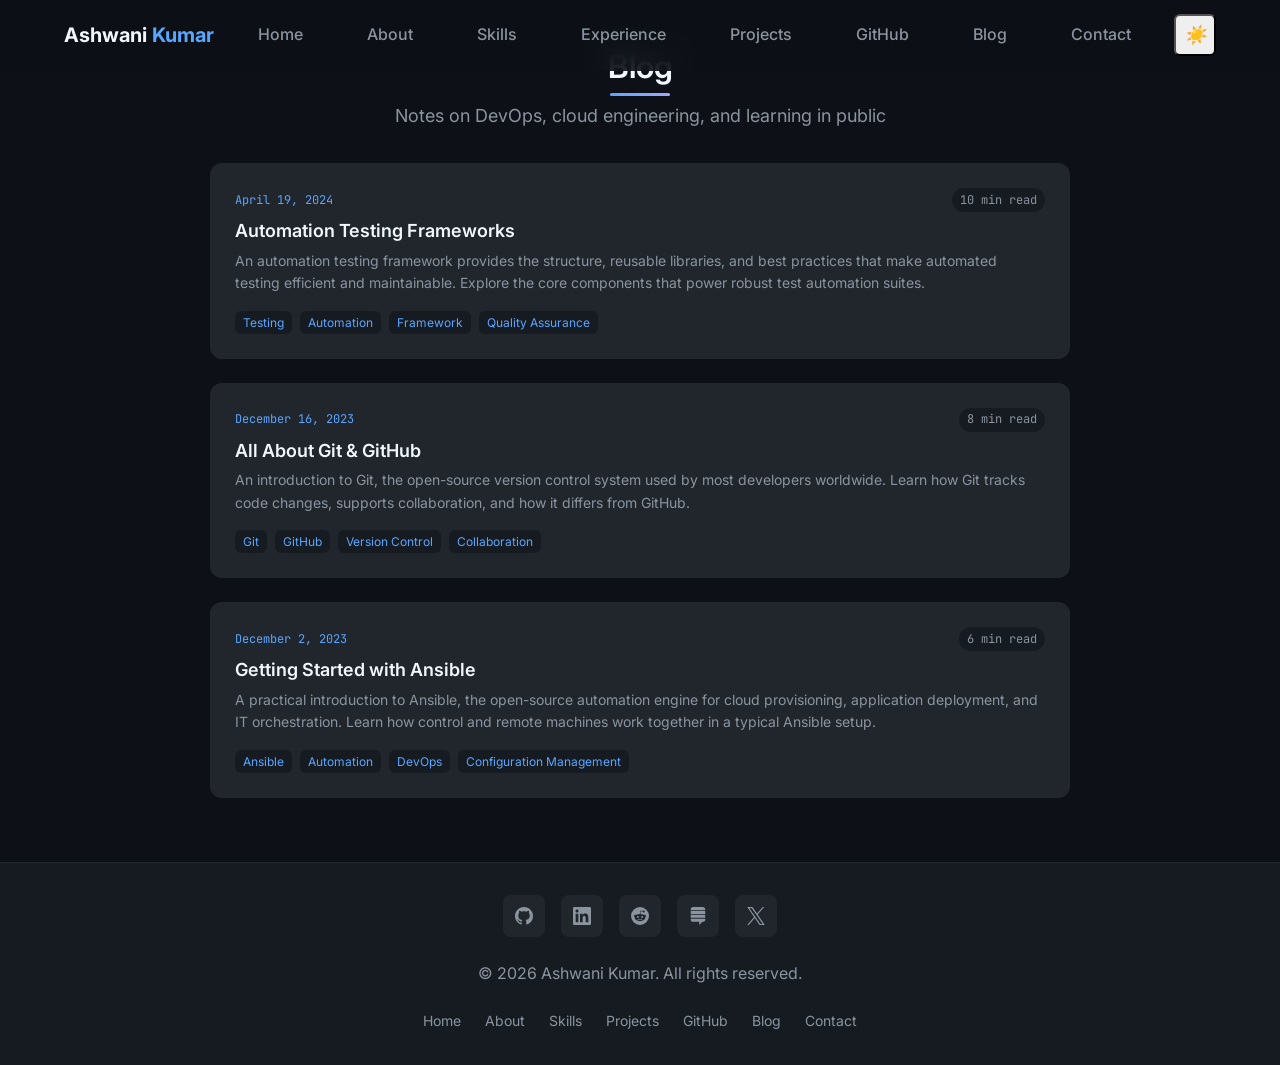
==== blog.html @ 1e1d6c5d "Add native blog platform on blog.html with markdown posts and auto-generated index - blog.html archi" ====
<!DOCTYPE html>
<html lang="en">
<head>
    <meta charset="UTF-8">
    <meta name="viewport" content="width=device-width, initial-scale=1.0">
    <meta name="description" content="Ashwani Kumar's blog - daily notes on DevOps, cloud engineering, test automation, and system engineering.">
    <meta name="author" content="Ashwani Kumar">
    <meta name="robots" content="index, follow">
    <link rel="canonical" href="https://ashwani983.github.io/blog.html">
    
    <!-- Open Graph Tags -->
    <meta property="og:title" content="Blog - Ashwani Kumar">
    <meta property="og:description" content="Daily notes on DevOps, cloud engineering, test automation, and system engineering.">
    <meta property="og:type" content="article">
    <meta property="og:url" content="https://ashwani983.github.io/blog.html">
    <meta property="og:site_name" content="Ashwani Kumar">
    <meta property="og:locale" content="en_US">
    
    <!-- Twitter Card Tags -->
    <meta name="twitter:card" content="summary">
    <meta name="twitter:title" content="Blog - Ashwani Kumar">
    <meta name="twitter:description" content="Daily notes on DevOps, cloud engineering, test automation, and system engineering.">
    
    <title>Blog - Ashwani Kumar</title>

    <!-- Fonts -->
    <link rel="preconnect" href="https://fonts.googleapis.com">
    <link rel="preconnect" href="https://fonts.gstatic.com" crossorigin>
    <link href="https://fonts.googleapis.com/css2?family=Inter:wght@400;500;600;700&family=JetBrains+Mono:wght@400;500;600&display=swap" rel="stylesheet">
    
    <!-- CSS Files -->
    <link rel="stylesheet" href="assets/css/main.css">
    <link rel="stylesheet" href="assets/css/responsive.css">
    <link rel="stylesheet" href="assets/css/animations.css">
    
    <!-- Favicon -->
    <link rel="icon" type="image/svg+xml" href="assets/images/icons/favicon.svg">
</head>
<body class="blog-page">
    <a class="skip-link" href="#blog-main">Skip to content</a>

    <!-- Navigation -->
    <nav class="navbar" id="navbar" aria-label="Main navigation">
        <div class="nav-container">
            <div class="nav-logo">
                <a href="index.html" class="nav-logo-link">
                    <span class="logo-text">Ashwani</span>
                    <span class="logo-accent">Kumar</span>
                </a>
            </div>
            
            <div class="nav-menu" id="nav-menu">
                <ul class="nav-list">
                    <li class="nav-item">
                        <a href="index.html#home" class="nav-link">Home</a>
                    </li>
                    <li class="nav-item">
                        <a href="index.html#about" class="nav-link">About</a>
                    </li>
                    <li class="nav-item">
                        <a href="index.html#skills" class="nav-link">Skills</a>
                    </li>
                    <li class="nav-item">
                        <a href="index.html#experience" class="nav-link">Experience</a>
                    </li>
                    <li class="nav-item">
                        <a href="index.html#projects" class="nav-link">Projects</a>
                    </li>
                    <li class="nav-item">
                        <a href="index.html#github" class="nav-link">GitHub</a>
                    </li>
                    <li class="nav-item">
                        <a href="blog.html" class="nav-link active" aria-current="page">Blog</a>
                    </li>
                    <li class="nav-item">
                        <a href="index.html#contact" class="nav-link">Contact</a>
                    </li>
                </ul>
            </div>
            
            <button type="button" class="nav-toggle" id="nav-toggle" aria-label="Toggle navigation menu" aria-expanded="false" aria-controls="nav-menu">
                <span class="bar"></span>
                <span class="bar"></span>
                <span class="bar"></span>
            </button>
            
            <button type="button" class="theme-toggle" id="theme-toggle" role="switch" aria-checked="true" aria-label="Toggle dark/light theme">
                <i class="theme-icon" aria-hidden="true">🌙</i>
            </button>
        </div>
    </nav>

    <main id="blog-main">
        <section class="blog-section" id="blog">
            <div class="container">
                <div class="section-header">
                    <h2 class="section-title" id="blog-title">Blog</h2>
                    <p class="section-subtitle" id="blog-subtitle">Notes on DevOps, cloud engineering, and learning in public</p>
                </div>

                <div id="blog-archive" class="blog-archive">
                    <p class="stats-fallback">Loading posts…</p>
                </div>

                <article id="blog-post" class="blog-post" hidden>
                    <a href="blog.html" class="btn btn-outline btn-sm" id="blog-back">← Back to all posts</a>
                    <header class="blog-post-header">
                        <h1 id="post-title" class="post-title"></h1>
                        <div class="blog-post-meta" id="post-meta"></div>
                    </header>
                    <div id="post-content" class="post-content markdown-body"></div>
                    <div class="blog-post-footer">
                        <a href="blog.html" class="btn btn-primary">← Back to all posts</a>
                    </div>
                </article>
            </div>
        </section>
    </main>

    <!-- Footer -->
    <footer class="footer">
        <div class="container">
            <div class="footer-content">
                <div class="footer-socials" aria-label="Social profiles">
                    <a href="https://github.com/ashwani983" class="social-icon-btn" target="_blank" rel="noopener" aria-label="GitHub profile">
                        <svg viewBox="0 0 24 24" width="18" height="18" fill="currentColor" aria-hidden="true"><path d="M12 0C5.37 0 0 5.37 0 12c0 5.31 3.435 9.795 8.205 11.385.6.105.825-.255.825-.57 0-.285-.015-1.23-.015-2.235-3.015.555-3.795-.735-4.035-1.41-.135-.345-.72-1.41-1.23-1.695-.42-.225-1.02-.78-.015-.795.945-.015 1.62.87 1.845 1.23 1.08 1.815 2.805 1.305 3.495.99.105-.78.42-1.305.765-1.605-2.67-.3-5.46-1.335-5.46-5.925 0-1.305.465-2.385 1.23-3.225-.12-.3-.54-1.53.12-3.18 0 0 1.005-.315 3.3 1.23.96-.27 1.98-.405 3-.405s2.04.135 3 .405c2.295-1.56 3.3-1.23 3.3-1.23.66 1.65.24 2.88.12 3.18.765.84 1.23 1.905 1.23 3.225 0 4.605-2.805 5.625-5.475 5.925.435.375.81 1.095.81 2.22 0 1.605-.015 2.895-.015 3.3 0 .315.225.69.825.57A12.02 12.02 0 0 0 24 12c0-6.63-5.37-12-12-12z"/></svg>
                    </a>
                    <a href="https://www.linkedin.com/in/ashwani-kumar-699788146/" class="social-icon-btn" target="_blank" rel="noopener" aria-label="LinkedIn profile">
                        <svg viewBox="0 0 24 24" width="18" height="18" fill="currentColor" aria-hidden="true"><path d="M20.447 20.452h-3.554v-5.569c0-1.328-.027-3.037-1.852-3.037-1.853 0-2.136 1.445-2.136 2.939v5.667H9.351V9h3.414v1.561h.046c.477-.9 1.637-1.85 3.37-1.85 3.601 0 4.267 2.37 4.267 5.455v6.286zM5.337 7.433c-1.144 0-2.063-.926-2.063-2.065 0-1.138.92-2.063 2.063-2.063 1.14 0 2.064.925 2.064 2.063 0 1.139-.925 2.065-2.064 2.065zm1.782 13.019H3.555V9h3.564v11.452zM22.225 0H1.771C.792 0 0 .774 0 1.729v20.542C0 23.227.792 24 1.771 24h20.451C23.2 24 24 23.227 24 22.271V1.729C24 .774 23.2 0 22.222 0h.003z"/></svg>
                    </a>
                    <a href="https://www.reddit.com/u/Ashwani_k983/s/qi09tAk231" class="social-icon-btn" target="_blank" rel="noopener" aria-label="Reddit profile">
                        <svg viewBox="0 0 24 24" width="18" height="18" fill="currentColor" aria-hidden="true"><path d="M12 0A12 12 0 0 0 0 12a12 12 0 0 0 12 12 12 12 0 0 0 12-12A12 12 0 0 0 12 0zm5.01 4.744c.688 0 1.25.561 1.25 1.249a1.25 1.25 0 0 1-2.498.056l-2.597-.547-.8 3.747c1.824.07 3.48.632 4.674 1.488.308-.309.73-.491 1.207-.491.968 0 1.754.786 1.754 1.754 0 .716-.435 1.333-1.01 1.614a3.111 3.111 0 0 1 .042.52c0 2.694-3.13 4.87-7.004 4.87-3.874 0-7.004-2.176-7.004-4.87 0-.183.015-.366.043-.534A1.748 1.748 0 0 1 4.028 12c0-.968.786-1.754 1.754-1.754.463 0 .898.196 1.207.49 1.207-.883 2.878-1.43 4.744-1.487l.885-4.182a.342.342 0 0 1 .14-.197.35.35 0 0 1 .238-.042l2.906.617a1.214 1.214 0 0 1 1.108-.701zM9.25 12a1.25 1.25 0 0 0-1.25 1.25c0 .69.56 1.25 1.25 1.25.69 0 1.25-.56 1.25-1.25 0-.69-.56-1.25-1.25-1.25zm5.5 0a1.25 1.25 0 0 0-1.25 1.25c0 .69.56 1.25 1.25 1.25.69 0 1.25-.56 1.25-1.25 0-.69-.56-1.25-1.25-1.25zm-5.466 3.99a.327.327 0 0 0-.231.094.33.33 0 0 0 0 .463c.842.842 2.484.913 2.961.913.477 0 2.105-.056 2.961-.913a.361.361 0 0 0 .029-.463.33.33 0 0 0-.464 0c-.547.533-1.684.73-2.512.73-.828 0-1.979-.196-2.512-.73a.326.326 0 0 0-.232-.095z"/></svg>
                    </a>
                    <a href="https://stackexchange.com/users/29012040/ashwani-kumar" class="social-icon-btn" target="_blank" rel="noopener" aria-label="Stack Exchange profile">
                        <svg viewBox="0 0 24 24" width="18" height="18" fill="currentColor" aria-hidden="true"><path d="M21.728 15.577v1.036c0 1.754-1.395 3.177-3.1 3.177h-.904L13.645 24v-4.21H5.371c-1.704 0-3.099-1.423-3.099-3.181v-1.032h19.456zM2.275 10.463h19.323v3.979H2.275v-3.979zm0-5.141h19.323v3.979H2.275V5.322zM18.575 0c1.681 0 3.023 1.42 3.023 3.178v1.034H2.275V3.178C2.275 1.422 3.67 0 5.375 0h13.2z"/></svg>
                    </a>
                    <a href="https://x.com/ashwanig983" class="social-icon-btn" target="_blank" rel="noopener" aria-label="X (Twitter) profile">
                        <svg viewBox="0 0 24 24" width="18" height="18" fill="currentColor" aria-hidden="true"><path d="M14.234 10.162 22.977 0h-2.072l-7.591 8.824L7.251 0H.258l9.168 13.343L.258 24H2.33l8.016-9.318L16.749 24h6.993zm-2.837 3.299-.929-1.329L3.076 1.56h3.182l5.965 8.532.929 1.329 7.754 11.09h-3.182z"/></svg>
                    </a>
                </div>
                <div class="footer-text">
                    <p>&copy; 2026 Ashwani Kumar. All rights reserved.</p>
                </div>
                <div class="footer-links">
                    <a href="index.html#home">Home</a>
                    <a href="index.html#about">About</a>
                    <a href="index.html#skills">Skills</a>
                    <a href="index.html#projects">Projects</a>
                    <a href="index.html#github">GitHub</a>
                    <a href="blog.html">Blog</a>
                    <a href="index.html#contact">Contact</a>
                </div>
            </div>
        </div>
    </footer>

    <!-- JavaScript Files -->
    <script src="assets/js/vendor/marked.min.js"></script>
    <script src="assets/js/blog.js"></script>
    <script src="assets/js/navigation.js"></script>
</body>
</html>
---- assets/css/main.css ----
/* CSS Variables - Software Engineer Theme */
:root {
  /* Primary Colors */
  --primary-bg: #0d1117;
  --secondary-bg: #161b22;
  --accent-bg: #21262d;
  
  /* Text Colors */
  --text-primary: #f0f6fc;
  --text-secondary: #8b949e;
  --text-accent: #58a6ff;
  
  /* Accent Colors */
  --accent-blue: #58a6ff;
  --accent-green: #3fb950;
  --accent-orange: #f85149;
  --accent-purple: #a5a5ff;
  
  /* Gradients */
  --gradient-primary: linear-gradient(135deg, #58a6ff, #a5a5ff);
  --gradient-secondary: linear-gradient(135deg, #3fb950, #58a6ff);
  
  /* Font Stack */
  --font-primary: 'Inter', 'Segoe UI', system-ui, sans-serif;
  --font-mono: 'JetBrains Mono', 'Fira Code', monospace;
  --font-heading: 'Inter', 'Segoe UI', system-ui, sans-serif;
  
  /* Font Sizes */
  --fs-xs: 0.75rem;
  --fs-sm: 0.875rem;
  --fs-base: 1rem;
  --fs-lg: 1.125rem;
  --fs-xl: 1.25rem;
  --fs-2xl: 1.5rem;
  --fs-3xl: 2rem;
  --fs-4xl: 2.5rem;
  
  /* Spacing */
  --spacing-xs: 0.5rem;
  --spacing-sm: 1rem;
  --spacing-md: 1.5rem;
  --spacing-lg: 2rem;
  --spacing-xl: 3rem;
  --spacing-2xl: 4rem;
  
  /* Border Radius */
  --radius-sm: 0.375rem;
  --radius-md: 0.5rem;
  --radius-lg: 0.75rem;
  --radius-xl: 1rem;
  
  /* Shadows */
  --shadow-sm: 0 1px 2px 0 rgba(0, 0, 0, 0.05);
  --shadow-md: 0 4px 6px -1px rgba(0, 0, 0, 0.1);
  --shadow-lg: 0 10px 15px -3px rgba(0, 0, 0, 0.1);
  --shadow-xl: 0 20px 25px -5px rgba(0, 0, 0, 0.1);
  
  /* Transitions */
  --transition-fast: 0.15s ease-in-out;
  --transition-normal: 0.3s ease-in-out;
  --transition-slow: 0.5s ease-in-out;

  /* Contribution calendar (GitHub dark palette) */
  --cal-0: #161b22;
  --cal-1: #0e4429;
  --cal-2: #006d32;
  --cal-3: #26a641;
  --cal-4: #39d353;
}

/* Light Theme Variables */
[data-theme="light"] {
  --primary-bg: #ffffff;
  --secondary-bg: #f6f8fa;
  --accent-bg: #ffffff;
  --text-primary: #24292f;
  --text-secondary: #656d76;
  --text-accent: #0969da;
  --accent-blue: #0969da;

  /* Contribution calendar (GitHub light palette) */
  --cal-0: #ebedf0;
  --cal-1: #9be9a8;
  --cal-2: #40c463;
  --cal-3: #30a14e;
  --cal-4: #216e39;
}

/* Reset and Base Styles */
* {
  margin: 0;
  padding: 0;
  box-sizing: border-box;
}

html {
  scroll-behavior: smooth;
  font-size: 16px;
}

body {
  font-family: var(--font-primary);
  background-color: var(--primary-bg);
  color: var(--text-primary);
  line-height: 1.6;
  overflow-x: hidden;
}

/* Typography */
h1, h2, h3, h4, h5, h6 {
  font-family: var(--font-heading);
  font-weight: 600;
  line-height: 1.2;
  margin-bottom: var(--spacing-sm);
}

h1 { font-size: var(--fs-4xl); }
h2 { font-size: var(--fs-3xl); }
h3 { font-size: var(--fs-2xl); }
h4 { font-size: var(--fs-xl); }
h5 { font-size: var(--fs-lg); }
h6 { font-size: var(--fs-base); }

p {
  margin-bottom: var(--spacing-sm);
  color: var(--text-secondary);
}

a {
  color: var(--text-accent);
  text-decoration: none;
  transition: var(--transition-fast);
}

a:hover {
  color: var(--accent-blue);
}

/* Container */
.container {
  max-width: 1200px;
  margin: 0 auto;
  padding: 0 var(--spacing-md);
}

/* Skip Link */
.skip-link {
  position: absolute;
  top: -100%;
  left: var(--spacing-sm);
  z-index: 2000;
  padding: var(--spacing-xs) var(--spacing-md);
  background: var(--accent-bg);
  color: var(--text-primary);
  border-radius: 0 0 var(--radius-sm) var(--radius-sm);
  transition: top var(--transition-fast);
}

.skip-link:focus {
  top: 0;
}

/* Buttons */
.btn {
  display: inline-flex;
  align-items: center;
  justify-content: center;
  padding: var(--spacing-sm) var(--spacing-lg);
  border: none;
  border-radius: var(--radius-md);
  font-family: var(--font-primary);
  font-size: var(--fs-base);
  font-weight: 500;
  text-decoration: none;
  cursor: pointer;
  transition: var(--transition-normal);
  position: relative;
  overflow: hidden;
}

.btn-primary {
  background: var(--gradient-primary);
  color: white;
  box-shadow: var(--shadow-md);
}

.btn-primary:hover {
  transform: translateY(-2px);
  box-shadow: var(--shadow-lg);
}

.btn-secondary {
  background: transparent;
  color: var(--text-accent);
  border: 2px solid var(--text-accent);
}

.btn-secondary:hover {
  background: var(--text-accent);
  color: white;
}

.btn-outline {
  background: transparent;
  color: var(--text-primary);
  border: 2px solid var(--accent-bg);
}

.btn-outline:hover {
  background: var(--accent-bg);
  border-color: var(--text-accent);
}

/* Navigation */
.navbar {
  position: fixed;
  top: 0;
  left: 0;
  right: 0;
  background: rgba(13, 17, 23, 0.85);
  backdrop-filter: blur(14px) saturate(140%);
  -webkit-backdrop-filter: blur(14px) saturate(140%);
  border-bottom: 1px solid transparent;
  z-index: 1000;
  transition: var(--transition-normal);
}

.navbar.scrolled {
  background: rgba(13, 17, 23, 0.92);
  border-bottom: 1px solid var(--accent-bg);
  box-shadow: 0 4px 20px -6px rgba(0, 0, 0, 0.4);
}

[data-theme="light"] .navbar {
  background: rgba(255, 255, 255, 0.85);
}

[data-theme="light"] .navbar.scrolled {
  background: rgba(255, 255, 255, 0.92);
  border-bottom: 1px solid var(--accent-bg);
}

.nav-container {
  max-width: 1200px;
  margin: 0 auto;
  padding: 0 var(--spacing-md);
  display: flex;
  align-items: center;
  justify-content: space-between;
  height: 70px;
}

.nav-logo-link {
  font-family: var(--font-heading);
  font-size: var(--fs-xl);
  font-weight: 700;
  color: var(--text-primary);
  text-decoration: none;
}

.logo-text {
  color: var(--text-primary);
}

.logo-accent {
  color: var(--text-accent);
}

.nav-list {
  display: flex;
  list-style: none;
  gap: var(--spacing-lg);
}

.nav-link {
  color: var(--text-secondary);
  font-weight: 500;
  padding: var(--spacing-xs) var(--spacing-sm);
  border-radius: var(--radius-sm);
  transition: var(--transition-fast);
}

.nav-link:hover,
.nav-link.active {
  color: var(--text-accent);
  background: rgba(88, 166, 255, 0.1);
}

.nav-toggle {
  display: none;
  flex-direction: column;
  cursor: pointer;
  gap: 4px;
}

.bar {
  width: 25px;
  height: 3px;
  background: var(--text-primary);
  border-radius: 2px;
  transition: var(--transition-fast);
}

.theme-toggle {
  cursor: pointer;
  padding: var(--spacing-xs);
  border-radius: var(--radius-sm);
  transition: var(--transition-fast);
}

.theme-toggle:hover {
  background: var(--accent-bg);
}

.theme-icon {
  font-size: var(--fs-lg);
}

/* Hero Section */
.hero {
  min-height: 100vh;
  display: flex;
  align-items: center;
  position: relative;
  overflow: hidden;
}

.hero-background {
  position: absolute;
  top: 0;
  left: 0;
  right: 0;
  bottom: 0;
  background: radial-gradient(ellipse at center, rgba(88, 166, 255, 0.1) 0%, transparent 70%);
}

.particles {
  position: absolute;
  width: 100%;
  height: 100%;
}

.hero-container {
  max-width: 1200px;
  margin: 0 auto;
  padding: 0 var(--spacing-md);
  position: relative;
  z-index: 2;
}

.hero-content {
  display: grid;
  grid-template-columns: 1fr 1fr;
  gap: var(--spacing-2xl);
  align-items: center;
}

.hero-title {
  font-size: clamp(2.5rem, 5vw, 4rem);
  margin-bottom: var(--spacing-md);
  line-height: 1.1;
}

.typewriter {
  color: var(--text-accent);
  border-right: 2px solid var(--text-accent);
  animation: blink 1s infinite;
}

@keyframes blink {
  0%, 50% { border-color: var(--text-accent); }
  51%, 100% { border-color: transparent; }
}

.hero-subtitle {
  font-size: var(--fs-xl);
  color: var(--text-accent);
  margin-bottom: var(--spacing-sm);
  font-weight: 500;
}

.hero-description {
  font-size: var(--fs-lg);
  margin-bottom: var(--spacing-xl);
  max-width: 500px;
}

.hero-stats {
  display: flex;
  gap: var(--spacing-lg);
  margin-bottom: var(--spacing-xl);
}

.stat-item {
  text-align: center;
}

.stat-number {
  display: block;
  font-size: var(--fs-3xl);
  font-weight: 700;
  color: var(--text-accent);
  font-family: var(--font-mono);
}

.stat-label {
  font-size: var(--fs-sm);
  color: var(--text-secondary);
}

.hero-buttons {
  display: flex;
  gap: var(--spacing-md);
  flex-wrap: wrap;
}

.hero-image {
  position: relative;
  display: flex;
  justify-content: center;
  align-items: center;
}

.image-container {
  position: relative;
  width: 350px;
  height: 350px;
  border-radius: 50%;
  overflow: hidden;
  border: 4px solid var(--text-accent);
  box-shadow: var(--shadow-xl);
}

.profile-img {
  width: 100%;
  height: 100%;
  object-fit: cover;
}

.image-overlay {
  position: absolute;
  top: 0;
  left: 0;
  right: 0;
  bottom: 0;
  background: var(--gradient-primary);
  opacity: 0.1;
}

.scroll-indicator {
  position: absolute;
  bottom: var(--spacing-lg);
  left: 50%;
  transform: translateX(-50%);
  display: flex;
  flex-direction: column;
  align-items: center;
  gap: var(--spacing-xs);
  color: var(--text-secondary);
  animation: bounce 2s infinite;
}

.scroll-arrow {
  width: 20px;
  height: 20px;
  border-right: 2px solid var(--text-secondary);
  border-bottom: 2px solid var(--text-secondary);
  transform: rotate(45deg);
}

.scroll-text {
  font-size: var(--fs-sm);
  writing-mode: vertical-rl;
  text-orientation: mixed;
}

@keyframes bounce {
  0%, 20%, 50%, 80%, 100% { transform: translateX(-50%) translateY(0); }
  40% { transform: translateX(-50%) translateY(-10px); }
  60% { transform: translateX(-50%) translateY(-5px); }
}

/* Section Styles */
section {
  padding: var(--spacing-xl) 0;
}

.section-header {
  text-align: center;
  margin-bottom: var(--spacing-lg);
}

.section-title {
  font-size: var(--fs-3xl);
  margin-bottom: var(--spacing-sm);
  position: relative;
}

.section-title::after {
  content: '';
  position: absolute;
  bottom: -10px;
  left: 50%;
  transform: translateX(-50%);
  width: 60px;
  height: 3px;
  background: var(--gradient-primary);
  border-radius: 2px;
}

.section-subtitle {
  font-size: var(--fs-base);
  color: var(--text-secondary);
  max-width: 600px;
  margin: 0 auto;
}

.section-footer {
  text-align: center;
  margin-top: var(--spacing-lg);
}

/* About Section */
.about {
  background: var(--secondary-bg);
}

.about-content {
  display: grid;
  grid-template-columns: 1fr;
  gap: var(--spacing-2xl);
  align-items: start;
  max-width: 880px;
  margin: 0 auto;
}

.about-description {
  font-size: var(--fs-lg);
  margin-bottom: var(--spacing-lg);
}

.about-highlights {
  display: grid;
  grid-template-columns: repeat(3, 1fr);
  gap: var(--spacing-md);
  margin-bottom: 0;
}

.highlight-item {
  background: var(--accent-bg);
  border: 1px solid transparent;
  border-radius: var(--radius-md);
  padding: var(--spacing-md);
}

.highlight-item h3 {
  color: var(--text-accent);
  font-size: var(--fs-base);
  margin-bottom: var(--spacing-xs);
}

.highlight-item p {
  margin-bottom: 0;
}

.skills-grid {
  display: grid;
  grid-template-columns: repeat(auto-fit, minmax(120px, 1fr));
  gap: var(--spacing-sm);
}

.skill-item {
  background: var(--accent-bg);
  padding: var(--spacing-sm);
  border-radius: var(--radius-md);
  text-align: center;
  transition: var(--transition-normal);
  border: 1px solid transparent;
}

.skill-item:hover {
  border-color: var(--text-accent);
  transform: translateY(-2px);
}

.skill-icon {
  font-size: var(--fs-2xl);
  margin-bottom: var(--spacing-xs);
}

.skill-name {
  font-size: var(--fs-sm);
  font-weight: 500;
  color: var(--text-primary);
}

/* Projects Section */
.projects-grid {
  display: grid;
  grid-template-columns: repeat(auto-fit, minmax(350px, 1fr));
  gap: var(--spacing-lg);
}

.project-card {
  background: var(--accent-bg);
  border-radius: var(--radius-lg);
  overflow: hidden;
  transition: var(--transition-normal);
  border: 1px solid transparent;
}

.project-card:hover {
  transform: translateY(-5px);
  border-color: var(--text-accent);
  box-shadow: var(--shadow-xl);
}

.project-icon {
  position: relative;
  width: 100%;
  height: 140px;
  background: var(--secondary-bg);
  display: flex;
  align-items: center;
  justify-content: center;
  border-bottom: 1px solid var(--accent-bg);
  overflow: hidden;
}

.project-banner {
  width: 100%;
  height: 100%;
  object-fit: cover;
  object-position: center;
  display: block;
  transition: transform var(--transition-normal);
}

.project-card:hover .project-banner {
  transform: scale(1.04);
}

.project-emoji {
  font-size: 3rem;
  transition: var(--transition-normal);
}

.project-card:hover .project-emoji {
  transform: scale(1.1);
}

.project-content {
  padding: var(--spacing-md);
}

.project-title {
  font-size: var(--fs-lg);
  margin-bottom: var(--spacing-xs);
  color: var(--text-primary);
}

.project-description {
  margin-bottom: var(--spacing-sm);
  display: -webkit-box;
  -webkit-line-clamp: 3;
  -webkit-box-orient: vertical;
  overflow: hidden;
}

.project-tech {
  display: flex;
  flex-wrap: wrap;
  gap: var(--spacing-xs);
  margin-bottom: var(--spacing-sm);
}

.tech-tag {
  background: var(--secondary-bg);
  color: var(--text-accent);
  padding: 4px var(--spacing-xs);
  border-radius: var(--radius-sm);
  font-size: var(--fs-xs);
  font-weight: 500;
}

.project-links {
  display: flex;
  gap: var(--spacing-sm);
}

.project-link {
  padding: var(--spacing-xs) var(--spacing-sm);
  background: var(--secondary-bg);
  border-radius: var(--radius-sm);
  font-size: var(--fs-sm);
  transition: var(--transition-fast);
}

.project-link:hover {
  background: var(--text-accent);
  color: white;
}

/* Blog Section */
.blog-preview {
  background: var(--secondary-bg);
}

.blog-grid {
  display: grid;
  grid-template-columns: repeat(auto-fit, minmax(300px, 1fr));
  gap: var(--spacing-lg);
}

.blog-card {
  display: block;
  background: var(--accent-bg);
  border-radius: var(--radius-lg);
  overflow: hidden;
  transition: var(--transition-normal);
  border: 1px solid transparent;
  color: var(--text-primary);
  text-decoration: none;
}

.blog-card:hover {
  transform: translateY(-3px);
  border-color: var(--text-accent);
}

.blog-image {
  width: 100%;
  height: 120px;
  background: var(--secondary-bg);
  display: flex;
  align-items: center;
  justify-content: center;
  color: var(--text-secondary);
  overflow: hidden;
}

.blog-image img {
  width: 100%;
  height: 100%;
  object-fit: cover;
  display: block;
}

.blog-content {
  padding: var(--spacing-md);
}

.blog-meta {
  display: flex;
  justify-content: space-between;
  align-items: center;
  margin-bottom: var(--spacing-xs);
  font-size: var(--fs-sm);
  color: var(--text-secondary);
}

.blog-date {
  font-family: var(--font-mono);
  font-size: var(--fs-xs);
  color: var(--text-accent);
}

.blog-read-time {
  font-size: var(--fs-xs);
  color: var(--text-secondary);
  padding: 0.15rem 0.5rem;
  background: var(--secondary-bg);
  border-radius: 999px;
}

.blog-title {
  font-size: var(--fs-lg);
  margin-bottom: var(--spacing-sm);
  color: var(--text-primary);
}

.blog-excerpt {
  margin-bottom: var(--spacing-md);
  display: -webkit-box;
  -webkit-line-clamp: 3;
  -webkit-box-orient: vertical;
  overflow: hidden;
}

.blog-tags {
  display: flex;
  flex-wrap: wrap;
  gap: var(--spacing-xs);
}

.blog-tag {
  background: var(--secondary-bg);
  color: var(--text-accent);
  padding: 2px var(--spacing-xs);
  border-radius: var(--radius-sm);
  font-size: var(--fs-xs);
}

/* Contact Section */
.contact-content {
  max-width: 1100px;
  margin: 0 auto;
  text-align: center;
}

.contact-actions {
  display: flex;
  flex-wrap: wrap;
  justify-content: center;
  gap: var(--spacing-sm);
  margin-bottom: var(--spacing-md);
}

.contact-info {
  display: grid;
  grid-template-columns: repeat(auto-fit, minmax(240px, 1fr));
  gap: var(--spacing-md);
  margin-bottom: var(--spacing-md);
}

.contact-item {
  display: flex;
  align-items: center;
  gap: var(--spacing-md);
  padding: var(--spacing-md);
  background: var(--accent-bg);
  border-radius: var(--radius-lg);
  transition: var(--transition-normal);
}

.contact-item:hover {
  transform: translateY(-2px);
  box-shadow: var(--shadow-md);
}

a.contact-item {
  text-decoration: none;
  color: inherit;
  cursor: pointer;
}

.contact-icon {
  font-size: var(--fs-2xl);
  width: 50px;
  height: 50px;
  display: flex;
  align-items: center;
  justify-content: center;
  background: var(--gradient-primary);
  border-radius: 50%;
}

.contact-details h3 {
  color: var(--text-primary);
  margin-bottom: var(--spacing-xs);
}

.contact-details p {
  margin: 0;
  color: var(--text-secondary);
}

.social-links {
  display: flex;
  justify-content: center;
  gap: var(--spacing-sm);
  margin-bottom: var(--spacing-md);
}

.social-link {
  display: flex;
  align-items: center;
  gap: var(--spacing-sm);
  padding: var(--spacing-xs) var(--spacing-sm);
  background: var(--accent-bg);
  border-radius: var(--radius-md);
  transition: var(--transition-normal);
}

.social-link:hover {
  background: var(--text-accent);
  color: white;
  transform: translateY(-2px);
}

.social-icon {
  font-size: var(--fs-lg);
}

/* Footer */
.footer {
  background: var(--secondary-bg);
  border-top: 1px solid var(--accent-bg);
  padding: var(--spacing-lg) 0;
}

.footer-content {
  display: flex;
  flex-direction: column;
  align-items: center;
  gap: var(--spacing-md);
  text-align: center;
}

.footer-socials {
  display: flex;
  justify-content: center;
  gap: var(--spacing-sm);
}

.footer-text p {
  margin: 0;
  color: var(--text-secondary);
}

.footer-links {
  display: flex;
  gap: var(--spacing-md);
}

.footer-links a {
  color: var(--text-secondary);
  font-size: var(--fs-sm);
  transition: var(--transition-fast);
}

.footer-links a:hover {
  color: var(--text-accent);
}

/* Utility Classes */
.text-center { text-align: center; }
.text-left { text-align: left; }
.text-right { text-align: right; }

.mb-0 { margin-bottom: 0; }
.mb-1 { margin-bottom: var(--spacing-xs); }
.mb-2 { margin-bottom: var(--spacing-sm); }
.mb-3 { margin-bottom: var(--spacing-md); }
.mb-4 { margin-bottom: var(--spacing-lg); }

.mt-0 { margin-top: 0; }
.mt-1 { margin-top: var(--spacing-xs); }
.mt-2 { margin-top: var(--spacing-sm); }
.mt-3 { margin-top: var(--spacing-md); }
.mt-4 { margin-top: var(--spacing-lg); }

.hidden { display: none; }
.visible { display: block; }

/* Loading States */
.loading {
  opacity: 0.6;
  pointer-events: none;
}

.skeleton {
  background: linear-gradient(90deg, var(--accent-bg) 25%, var(--secondary-bg) 50%, var(--accent-bg) 75%);
  background-size: 200% 100%;
  animation: loading 1.5s infinite;
}

@keyframes loading {
  0% { background-position: 200% 0; }
  100% { background-position: -200% 0; }
}

/* ============================================
   Professional Polish
   ============================================ */

/* Selection */
::selection {
  background: rgba(88, 166, 255, 0.3);
}

/* Custom scrollbar */
::-webkit-scrollbar {
  width: 10px;
}

::-webkit-scrollbar-track {
  background: var(--secondary-bg);
}

::-webkit-scrollbar-thumb {
  background: var(--accent-bg);
  border-radius: 5px;
}

::-webkit-scrollbar-thumb:hover {
  background: var(--text-accent);
}

/* Refined section headers */
.section-header .section-subtitle {
  font-size: var(--fs-lg);
  color: var(--text-secondary);
  max-width: 600px;
  margin: 0 auto;
}

/* Hero eyebrow */
.hero-eyebrow {
  display: inline-block;
  padding: 0.3rem 0.9rem;
  margin-bottom: var(--spacing-md);
  font-size: var(--fs-sm);
  font-weight: 500;
  color: var(--text-accent);
  background: rgba(88, 166, 255, 0.1);
  border: 1px solid rgba(88, 166, 255, 0.25);
  border-radius: 999px;
}

/* Hero chips */
.hero-chips {
  display: flex;
  flex-wrap: wrap;
  gap: var(--spacing-xs);
  margin-bottom: var(--spacing-lg);
}

.chip {
  padding: 0.25rem 0.75rem;
  font-size: var(--fs-xs);
  font-weight: 500;
  color: var(--text-secondary);
  background: var(--accent-bg);
  border: 1px solid var(--accent-bg);
  border-radius: 999px;
  transition: var(--transition-fast);
}

.chip:hover {
  color: var(--text-accent);
  border-color: var(--text-accent);
}

/* Hero social icon buttons */
.hero-socials {
  display: flex;
  gap: var(--spacing-sm);
  margin-top: var(--spacing-lg);
}

.social-icon-btn {
  display: inline-flex;
  align-items: center;
  justify-content: center;
  width: 42px;
  height: 42px;
  border-radius: var(--radius-md);
  background: var(--accent-bg);
  color: var(--text-secondary);
  transition: var(--transition-normal);
}

.social-icon-btn:hover {
  color: #fff;
  background: var(--gradient-primary);
  transform: translateY(-2px);
}

/* Hero image glow */
.hero-image::before {
  content: '';
  position: absolute;
  width: 350px;
  height: 350px;
  left: 50%;
  top: 50%;
  transform: translate(-50%, -50%);
  border-radius: 50%;
  background: var(--gradient-primary);
  opacity: 0.22;
  filter: blur(26px);
  z-index: -1;
}

/* ============================================
   Skills (grouped level bars)
   ============================================ */

.skills {
  background: var(--primary-bg);
}

.skills-list {
  display: grid;
  grid-template-columns: repeat(2, 1fr);
  gap: var(--spacing-xl);
  align-items: start;
}

.skill-group {
  display: grid;
  grid-template-columns: repeat(auto-fill, minmax(220px, 1fr));
  gap: var(--spacing-md);
}

.skill-category {
  grid-column: 1 / -1;
  font-size: var(--fs-sm);
  font-weight: 600;
  text-transform: uppercase;
  letter-spacing: 0.08em;
  color: var(--text-accent);
  margin-bottom: 0;
}

.skill-bar {
  padding: var(--spacing-sm);
  background: var(--accent-bg);
  border-radius: var(--radius-md);
  border: 1px solid transparent;
  transition: var(--transition-fast);
}

.skill-bar:hover {
  border-color: var(--text-accent);
}

.skill-bar-header {
  display: flex;
  justify-content: space-between;
  align-items: center;
  margin-bottom: var(--spacing-xs);
}

.skill-bar-name {
  display: flex;
  align-items: center;
  gap: var(--spacing-xs);
  font-size: var(--fs-sm);
  font-weight: 500;
  color: var(--text-primary);
}

.skill-logo {
  width: 18px;
  height: 18px;
  flex-shrink: 0;
  object-fit: contain;
}

.skill-emoji {
  line-height: 1;
}

.skill-bar-level {
  font-size: var(--fs-xs);
  font-weight: 600;
  color: var(--text-accent);
  font-family: var(--font-mono);
}

.skill-bar-track {
  width: 100%;
  height: 6px;
  background: var(--secondary-bg);
  border-radius: 999px;
  overflow: hidden;
}

/* ============================================
   Experience Timeline
   ============================================ */

.experience {
  background: var(--primary-bg);
}

.timeline {
  position: relative;
  max-width: 780px;
  margin: 0 auto;
  padding-left: var(--spacing-xl);
}

.timeline::before {
  content: '';
  position: absolute;
  left: 9px;
  top: 0;
  bottom: 0;
  width: 2px;
  background: linear-gradient(180deg, var(--text-accent), var(--accent-bg));
}

.timeline-item {
  position: relative;
  margin-bottom: var(--spacing-xl);
}

.timeline-marker {
  position: absolute;
  left: calc(-1 * var(--spacing-xl));
  top: 6px;
  width: 20px;
  height: 20px;
  border-radius: 50%;
  background: var(--primary-bg);
  border: 2px solid var(--text-accent);
  box-shadow: 0 0 0 4px rgba(88, 166, 255, 0.15);
}

.timeline-card {
  background: var(--accent-bg);
  border: 1px solid transparent;
  border-radius: var(--radius-lg);
  padding: 1rem;
  transition: var(--transition-normal);
}

.timeline-card:hover {
  border-color: var(--text-accent);
  box-shadow: var(--shadow-lg);
}

.timeline-logo {
  display: flex;
  align-items: center;
  justify-content: center;
  width: 60px;
  height: 40px;
  padding: 5px;
  background: #fff;
  border: 1px solid rgba(0, 0, 0, 0.08);
  border-radius: var(--radius-md);
  margin-bottom: var(--spacing-xs);
}

.timeline-logo img {
  max-width: 100%;
  max-height: 100%;
  object-fit: contain;
}

.timeline-meta {
  display: flex;
  flex-wrap: wrap;
  justify-content: space-between;
  align-items: center;
  gap: var(--spacing-xs);
  margin-bottom: var(--spacing-xs);
}

.timeline-company {
  font-size: var(--fs-sm);
  font-weight: 600;
  color: var(--text-accent);
}

a.timeline-company:hover {
  text-decoration: underline;
}

.timeline-date {
  font-size: var(--fs-xs);
  color: var(--text-secondary);
  font-family: var(--font-mono);
  padding: 0.2rem 0.6rem;
  background: var(--secondary-bg);
  border-radius: 999px;
}

.timeline-role {
  font-size: var(--fs-lg);
  color: var(--text-primary);
  margin-bottom: 0;
}

.timeline-location {
  font-size: var(--fs-sm);
  color: var(--text-secondary);
  margin-bottom: var(--spacing-sm);
}

.timeline-summary {
  font-size: var(--fs-sm);
  line-height: 1.5;
  margin-bottom: var(--spacing-sm);
  color: var(--text-secondary);
}

.timeline-highlights {
  list-style: none;
  margin: 0 0 var(--spacing-sm) 0;
  padding: 0;
}

.timeline-highlights li {
  position: relative;
  padding-left: 1.2rem;
  margin-bottom: 0.35rem;
  color: var(--text-secondary);
  font-size: var(--fs-sm);
  line-height: 1.45;
}

.timeline-highlights li::before {
  content: '▹';
  position: absolute;
  left: 0;
  color: var(--text-accent);
}

.timeline-tech {
  display: flex;
  flex-wrap: wrap;
  gap: var(--spacing-xs);
  margin-top: var(--spacing-sm);
}

/* ============================================
   Light theme card visibility
   ============================================ */

[data-theme="light"] .project-card,
[data-theme="light"] .blog-card,
[data-theme="light"] .skill-bar,
[data-theme="light"] .timeline-card,
[data-theme="light"] .contact-item,
[data-theme="light"] .highlight-item,
[data-theme="light"] .chip {
  border-color: #d0d7de;
  box-shadow: 0 1px 3px rgba(31, 35, 40, 0.04);
}

/* ============================================
   Horizontal Carousel
   ============================================ */

.carousel {
  position: relative;
}

.carousel-viewport {
  display: flex;
  gap: var(--spacing-lg);
  overflow-x: auto;
  scroll-snap-type: x mandatory;
  -webkit-overflow-scrolling: touch;
  scrollbar-width: none;
  padding-bottom: var(--spacing-sm);
}

.carousel-viewport::-webkit-scrollbar {
  display: none;
}

.carousel-viewport > * {
  scroll-snap-align: start;
  flex: 0 0 auto;
}

.carousel-viewport.dragging {
  cursor: grabbing;
  scroll-snap-type: none;
  scroll-behavior: auto;
}

.carousel-btn {
  position: absolute;
  top: 50%;
  transform: translateY(-50%);
  z-index: 5;
  width: 40px;
  height: 40px;
  border-radius: 50%;
  border: 1px solid var(--text-accent);
  background: var(--accent-bg);
  color: var(--text-accent);
  font-size: 1.5rem;
  line-height: 1;
  cursor: pointer;
  display: flex;
  align-items: center;
  justify-content: center;
  transition: var(--transition-normal);
  opacity: 0.9;
  user-select: none;
}

.carousel-btn:hover {
  background: var(--text-accent);
  color: var(--primary-bg);
}

.carousel-prev {
  left: -22px;
}

.carousel-next {
  right: -22px;
}

/* Projects & blog carousels only scroll on mobile, so arrows are mobile-only */
.projects-carousel .carousel-btn,
.blog-carousel .carousel-btn {
  display: none;
}

/* Skills carousel */
.skills-carousel .carousel-viewport.skills-list {
  display: flex;
  gap: var(--spacing-xl);
  overflow-x: auto;
  scroll-snap-type: x mandatory;
  -webkit-overflow-scrolling: touch;
  scrollbar-width: none;
  align-items: stretch;
  padding-bottom: var(--spacing-sm);
}

.skills-carousel .carousel-viewport.skills-list::-webkit-scrollbar {
  display: none;
}

.skills-carousel .skill-group {
  flex: 0 0 100%;
  scroll-snap-align: start;
}

/* Experience carousel */
.experience-carousel .carousel-viewport.timeline {
  max-width: none;
  margin: 0;
  padding-left: 0;
  display: flex;
  gap: var(--spacing-lg);
  overflow-x: auto;
  scroll-snap-type: x mandatory;
  -webkit-overflow-scrolling: touch;
  scrollbar-width: none;
  align-items: stretch;
  padding-bottom: var(--spacing-sm);
}

.experience-carousel .carousel-viewport.timeline::-webkit-scrollbar {
  display: none;
}

.experience-carousel .timeline-item {
  flex: 0 0 min(420px, 85vw);
  margin-bottom: 0;
  scroll-snap-align: start;
}

.experience-carousel .timeline::before {
  left: 0;
  right: 0;
  top: 9px;
  bottom: auto;
  width: auto;
  height: 2px;
  background: linear-gradient(90deg, var(--text-accent), var(--accent-bg));
}

.experience-carousel .timeline-marker {
  left: 0;
  top: 0;
}

[data-theme="light"] .project-icon {
  border-bottom-color: #d0d7de;
}

/* ============================================
   Project filters
   ============================================ */

.project-filters {
  display: flex;
  flex-wrap: wrap;
  justify-content: center;
  gap: var(--spacing-xs);
  margin-bottom: var(--spacing-xl);
}

.filter-btn {
  padding: 0.4rem 0.9rem;
  font-family: var(--font-primary);
  font-size: var(--fs-sm);
  font-weight: 500;
  color: var(--text-secondary);
  background: var(--accent-bg);
  border: 1px solid transparent;
  border-radius: 999px;
  cursor: pointer;
  transition: var(--transition-fast);
}

.filter-btn:hover {
  color: var(--text-accent);
  border-color: var(--text-accent);
}

.filter-btn.active {
  color: white;
  background: var(--gradient-primary);
  border-color: transparent;
}

.filter-count {
  font-size: var(--fs-xs);
  opacity: 0.8;
  margin-left: 4px;
}

.project-meta {
  display: flex;
  align-items: center;
  justify-content: space-between;
  gap: var(--spacing-sm);
  margin-bottom: var(--spacing-xs);
}

.project-category {
  font-size: var(--fs-xs);
  font-weight: 600;
  text-transform: uppercase;
  letter-spacing: 0.08em;
  color: var(--text-accent);
}

.project-source {
  font-size: var(--fs-xs);
  color: var(--text-secondary);
  text-decoration: none;
  transition: var(--transition-fast);
}

.project-source:hover {
  color: var(--text-accent);
}

.project-badge {
  position: absolute;
  top: var(--spacing-sm);
  right: var(--spacing-sm);
  padding: 0.2rem 0.6rem;
  font-size: var(--fs-xs);
  font-weight: 600;
  color: white;
  background: var(--gradient-primary);
  border-radius: 999px;
  box-shadow: var(--shadow-sm);
}

/* ============================================
   GitHub Stats
   ============================================ */

.github-stats {
  background: var(--secondary-bg);
}

.stats-grid {
  display: grid;
  grid-template-columns: 2fr 1fr;
  gap: var(--spacing-md);
  max-width: 1100px;
  margin: 0 auto;
}

.stats-cards {
  display: grid;
  grid-template-columns: repeat(2, 1fr);
  gap: var(--spacing-md);
}

.stat-card {
  display: flex;
  align-items: center;
  gap: var(--spacing-md);
  padding: var(--spacing-md);
  background: var(--accent-bg);
  border: 1px solid transparent;
  border-radius: var(--radius-lg);
  transition: var(--transition-normal);
}

.stat-card:hover {
  transform: translateY(-2px);
  box-shadow: var(--shadow-md);
}

.stat-icon {
  font-size: var(--fs-2xl);
  width: 50px;
  height: 50px;
  display: flex;
  align-items: center;
  justify-content: center;
  background: var(--gradient-primary);
  border-radius: 50%;
}

.stat-details {
  display: flex;
  flex-direction: column;
}

.stat-value {
  font-size: var(--fs-2xl);
  font-weight: 700;
  color: var(--text-primary);
  font-family: var(--font-mono);
}

.stat-label {
  font-size: var(--fs-sm);
  color: var(--text-secondary);
}

.lang-card {
  padding: var(--spacing-md);
  background: var(--accent-bg);
  border: 1px solid transparent;
  border-radius: var(--radius-lg);
}

.lang-title {
  font-size: var(--fs-base);
  color: var(--text-primary);
  margin-bottom: var(--spacing-md);
}

.lang-bars {
  display: grid;
  gap: var(--spacing-sm);
}

.lang-row {
  display: grid;
  grid-template-columns: 90px 1fr 44px;
  align-items: center;
  gap: var(--spacing-sm);
}

.lang-name {
  font-size: var(--fs-sm);
  font-weight: 500;
  color: var(--text-primary);
}

.lang-track {
  height: 8px;
  background: var(--secondary-bg);
  border-radius: 999px;
  overflow: hidden;
}

.lang-fill {
  height: 100%;
  background: var(--gradient-primary);
  border-radius: 999px;
  transition: width var(--transition-normal);
}

.lang-pct {
  font-size: var(--fs-sm);
  font-family: var(--font-mono);
  color: var(--text-secondary);
  text-align: right;
}

.contribution-card {
  max-width: 900px;
  margin: var(--spacing-md) auto 0;
  padding: var(--spacing-md);
  background: var(--accent-bg);
  border: 1px solid transparent;
  border-radius: var(--radius-lg);
  text-align: center;
}

.contribution-card img {
  width: 100%;
  height: auto;
  display: block;
}

/* Contribution calendar */
.cal-head {
  display: flex;
  justify-content: space-between;
  align-items: center;
  margin-bottom: var(--spacing-sm);
}

.cal-total {
  font-size: var(--fs-sm);
  color: var(--text-secondary);
  text-decoration: none;
}

.cal-total:hover {
  color: var(--text-accent);
}

.cal-total strong {
  color: var(--text-primary);
  font-family: var(--font-mono);
  font-size: var(--fs-lg);
  margin-right: 0.25rem;
}

.cal-total-link {
  color: var(--text-accent);
  font-size: var(--fs-sm);
}

.cal-scroll {
  overflow-x: auto;
  overflow-y: hidden;
  padding-bottom: var(--spacing-xs);
  scrollbar-width: thin;
}

.cal-grid {
  display: grid;
  grid-template-columns: 40px repeat(var(--cols), 1fr);
  grid-template-rows: 18px 12px repeat(7, 12px);
  gap: 3px;
  min-width: 740px;
  width: max-content;
  align-items: center;
}

.cal-month {
  grid-row: 1;
  font-size: 11px;
  color: var(--text-secondary);
  white-space: nowrap;
  align-self: end;
}

.cal-weekday {
  font-size: 10px;
  color: var(--text-secondary);
  grid-column: 1;
  white-space: nowrap;
}

.cal-day {
  width: 100%;
  height: 100%;
  border-radius: 2px;
  background: var(--cal-0);
}

.cal-l0 { background: var(--cal-0); }
.cal-l1 { background: var(--cal-1); }
.cal-l2 { background: var(--cal-2); }
.cal-l3 { background: var(--cal-3); }
.cal-l4 { background: var(--cal-4); }

.cal-legend {
  display: flex;
  align-items: center;
  justify-content: flex-end;
  gap: 4px;
  margin-top: var(--spacing-xs);
}

.cal-legend .cal-day {
  width: 12px;
  height: 12px;
  border-radius: 2px;
}

.cal-legend-label {
  font-size: 10px;
  color: var(--text-secondary);
  margin: 0 4px;
}

.ghchart-img {
  max-width: 100%;
  height: auto;
}

.stats-fallback {
  color: var(--text-secondary);
  text-align: center;
}

.stats-fallback a {
  color: var(--text-accent);
}

[data-theme="light"] .stat-card,
[data-theme="light"] .lang-card,
[data-theme="light"] .contribution-card {
  border-color: #d0d7de;
  box-shadow: 0 1px 3px rgba(31, 35, 40, 0.04);
}

/* ============================================
   Blog page (blog.html)
   ============================================ */

.blog-section {
  padding: var(--spacing-xl) 0 var(--spacing-2xl);
  min-height: 60vh;
}

.blog-archive {
  max-width: 860px;
  margin: 0 auto;
  display: flex;
  flex-direction: column;
  gap: var(--spacing-md);
}

.blog-archive-card {
  background: var(--accent-bg);
  border: 1px solid transparent;
  border-radius: var(--radius-lg);
  transition: var(--transition-normal);
}

.blog-archive-card:hover {
  transform: translateY(-2px);
  border-color: var(--text-accent);
  box-shadow: var(--shadow-lg);
}

.blog-archive-link {
  display: block;
  padding: var(--spacing-md);
  color: var(--text-primary);
  text-decoration: none;
}

.blog-archive-date {
  display: flex;
  justify-content: space-between;
  align-items: center;
  gap: var(--spacing-sm);
  margin-bottom: var(--spacing-xs);
  font-family: var(--font-mono);
  font-size: var(--fs-xs);
  color: var(--text-secondary);
}

.blog-archive-date time {
  color: var(--text-accent);
}

.blog-archive-title {
  font-size: var(--fs-lg);
  margin-bottom: var(--spacing-xs);
}

.blog-archive-excerpt {
  color: var(--text-secondary);
  margin-bottom: var(--spacing-sm);
  font-size: var(--fs-sm);
}

.blog-post {
  max-width: 820px;
  margin: 0 auto;
}

.blog-post-header {
  margin-bottom: var(--spacing-lg);
}

.post-title {
  font-size: var(--fs-2xl);
  line-height: 1.25;
  margin-bottom: var(--spacing-sm);
}

.blog-post-meta {
  display: flex;
  flex-wrap: wrap;
  gap: var(--spacing-xs);
  align-items: center;
  font-family: var(--font-mono);
  font-size: var(--fs-xs);
  color: var(--text-secondary);
}

.blog-post-meta time {
  color: var(--text-accent);
}

.blog-post-footer {
  margin-top: var(--spacing-xl);
  padding-top: var(--spacing-md);
  border-top: 1px solid var(--accent-bg);
}

.btn-sm {
  padding: 0.4rem 0.9rem;
  font-size: var(--fs-sm);
  margin-bottom: var(--spacing-md);
}

/* Rendered markdown body */
.post-content {
  font-size: 1.05rem;
  line-height: 1.7;
  color: var(--text-primary);
  overflow-wrap: break-word;
}

.post-content > *:first-child {
  margin-top: 0;
}

.post-content h1,
.post-content h2,
.post-content h3,
.post-content h4 {
  color: var(--text-primary);
  margin-top: 2rem;
  margin-bottom: 0.75rem;
  line-height: 1.3;
}

.post-content h1 { font-size: var(--fs-2xl); }
.post-content h2 { font-size: 1.5rem; }
.post-content h3 { font-size: 1.2rem; }
.post-content h4 { font-size: 1.05rem; }

.post-content p,
.post-content ul,
.post-content ol {
  margin-bottom: 1rem;
}

.post-content ul,
.post-content ol {
  padding-left: 1.4rem;
}

.post-content li {
  margin-bottom: 0.35rem;
}

.post-content a {
  color: var(--text-accent);
  text-decoration: underline;
  text-underline-offset: 2px;
}

.post-content blockquote {
  border-left: 3px solid var(--text-accent);
  padding: 0.1rem 0 0.1rem 1rem;
  margin: 1rem 0;
  color: var(--text-secondary);
}

.post-content code {
  font-family: var(--font-mono);
  font-size: 0.9em;
  background: var(--secondary-bg);
  padding: 0.15rem 0.4rem;
  border-radius: var(--radius-sm);
}

.post-content pre {
  background: var(--secondary-bg);
  border-radius: var(--radius-md);
  padding: 1rem;
  margin: 1rem 0;
  overflow-x: auto;
}

.post-content pre code {
  background: none;
  padding: 0;
  font-size: 0.9rem;
  line-height: 1.6;
  display: block;
}

.post-content table {
  width: 100%;
  border-collapse: collapse;
  margin: 1rem 0;
  font-size: var(--fs-sm);
}

.post-content th,
.post-content td {
  border: 1px solid var(--accent-bg);
  padding: 0.5rem 0.75rem;
  text-align: left;
}

.post-content th {
  background: var(--accent-bg);
  color: var(--text-primary);
}

.post-content hr {
  border: none;
  border-top: 1px solid var(--accent-bg);
  margin: 2rem 0;
}

.post-content img {
  max-width: 100%;
  height: auto;
  border-radius: var(--radius-md);
}

.raw-markdown {
  background: var(--secondary-bg);
  border-radius: var(--radius-md);
  padding: 1rem;
  overflow-x: auto;
  white-space: pre-wrap;
  font-family: var(--font-mono);
  font-size: var(--fs-sm);
}

[data-theme="light"] .blog-archive-card,
[data-theme="light"] .blog-post pre {
  border-color: #d0d7de;
}
---- assets/css/responsive.css ----
/* Responsive Design - Mobile First Approach */

/* Large Desktop: 1441px+ */
@media (min-width: 1441px) {
  .container {
    max-width: 1400px;
  }
  
  .hero-title {
    font-size: 4.5rem;
  }
  
  .section-title {
    font-size: 3.5rem;
  }
}

/* Desktop: 1025px - 1440px */
@media (max-width: 1440px) {
  .container {
    max-width: 1200px;
  }
}

/* Tablet: 769px - 1024px */
@media (max-width: 1024px) {
  .container {
    padding: 0 var(--spacing-md);
  }
  
  /* Navigation */
  .nav-menu {
    position: fixed;
    top: 70px;
    left: -100%;
    width: 100%;
    height: calc(100vh - 70px);
    background: var(--primary-bg);
    display: flex;
    flex-direction: column;
    justify-content: flex-start;
    align-items: center;
    transition: var(--transition-normal);
    padding-top: var(--spacing-xl);
    z-index: 999;
  }
  
  .nav-menu.active {
    left: 0;
  }
  
  .nav-list {
    flex-direction: column;
    align-items: center;
    gap: var(--spacing-xl);
  }
  
  .nav-link {
    font-size: var(--fs-lg);
    padding: var(--spacing-sm) var(--spacing-lg);
  }
  
  .nav-toggle {
    display: flex;
  }
  
  .nav-toggle.active .bar:nth-child(1) {
    transform: rotate(45deg) translate(5px, 5px);
  }
  
  .nav-toggle.active .bar:nth-child(2) {
    opacity: 0;
  }
  
  .nav-toggle.active .bar:nth-child(3) {
    transform: rotate(-45deg) translate(7px, -6px);
  }
  
  /* Hero Section */
  .hero-content {
    grid-template-columns: 1fr;
    gap: var(--spacing-xl);
    text-align: center;
  }
  
  .hero-image {
    order: -1;
  }
  
  .image-container {
    width: 280px;
    height: 280px;
  }
  
  .hero-stats {
    justify-content: center;
  }
  
  /* About Section */
  .about-content {
    grid-template-columns: 1fr;
    gap: var(--spacing-xl);
  }
  
  /* Projects Grid */
  .projects-grid {
    grid-template-columns: repeat(auto-fit, minmax(300px, 1fr));
  }
  
  /* Blog Grid */
  .blog-grid {
    grid-template-columns: repeat(auto-fit, minmax(280px, 1fr));
  }
  
  /* Contact Info */
  .contact-info {
    grid-template-columns: 1fr;
  }
  
  .contact-item {
    flex-direction: column;
    text-align: center;
    gap: var(--spacing-sm);
  }
  
  /* Social Links */
  .social-links {
    flex-direction: column;
    align-items: center;
  }
  
  /* Footer */
  .footer-content {
    flex-direction: column;
    text-align: center;
  }
}

/* Mobile: 320px - 768px */
@media (max-width: 768px) {
  :root {
    --spacing-xs: 0.25rem;
    --spacing-sm: 0.75rem;
    --spacing-md: 1rem;
    --spacing-lg: 1.5rem;
    --spacing-xl: 2rem;
    --spacing-2xl: 3rem;
  }
  
  .container {
    padding: 0 var(--spacing-sm);
  }
  
  /* Navigation */
  .nav-container {
    padding: 0 var(--spacing-sm);
    height: 60px;
  }
  
  .nav-menu {
    top: 60px;
    height: calc(100vh - 60px);
  }
  
  .nav-logo-link {
    font-size: var(--fs-lg);
  }
  
  /* Hero Section */
  .hero {
    min-height: 100vh;
    padding-top: 60px;
  }
  
  .hero-container {
    padding: 0 var(--spacing-sm);
  }
  
  .hero-title {
    font-size: clamp(2rem, 8vw, 3rem);
    margin-bottom: var(--spacing-sm);
  }
  
  .hero-subtitle {
    font-size: var(--fs-lg);
  }
  
  .hero-description {
    font-size: var(--fs-base);
    margin-bottom: var(--spacing-lg);
  }
  
  .hero-stats {
    flex-direction: column;
    gap: var(--spacing-md);
    margin-bottom: var(--spacing-lg);
  }
  
  .stat-item {
    display: flex;
    align-items: center;
    gap: var(--spacing-sm);
  }
  
  .stat-number {
    font-size: var(--fs-2xl);
  }
  
  .hero-buttons {
    flex-direction: column;
    align-items: center;
    gap: var(--spacing-sm);
  }
  
  .btn {
    width: 100%;
    max-width: 280px;
  }
  
  .image-container {
    width: 220px;
    height: 220px;
  }
  
  /* Sections */
  section {
    padding: var(--spacing-xl) 0;
  }
  
  .section-header {
    margin-bottom: var(--spacing-lg);
  }
  
  .section-title {
    font-size: var(--fs-2xl);
  }
  
  .section-subtitle {
    font-size: var(--fs-base);
  }
  
  /* About Section */
  .about-description {
    font-size: var(--fs-base);
  }
  
  .about-highlights {
    grid-template-columns: 1fr;
    gap: var(--spacing-sm);
  }
  
  .highlight-item h3 {
    font-size: var(--fs-base);
  }
  
  .skills-grid {
    grid-template-columns: repeat(auto-fit, minmax(100px, 1fr));
    gap: var(--spacing-xs);
  }
  
  .skill-item {
    padding: var(--spacing-xs);
  }
  
  .skill-icon {
    font-size: var(--fs-lg);
  }
  
  .skill-name {
    font-size: var(--fs-xs);
  }
  
  /* Projects */
  .projects-grid {
    display: flex;
    flex-wrap: nowrap;
    overflow-x: auto;
    scroll-snap-type: x mandatory;
    -webkit-overflow-scrolling: touch;
    scrollbar-width: none;
    gap: var(--spacing-md);
    padding-bottom: var(--spacing-sm);
  }

  .projects-grid::-webkit-scrollbar {
    display: none;
  }

  .project-card {
    flex: 0 0 82vw;
    max-width: 82vw;
    margin: 0;
    scroll-snap-align: start;
  }

  .project-icon {
    height: 130px;
  }

  .project-content {
    padding: var(--spacing-md);
  }

  .project-title {
    font-size: var(--fs-lg);
  }

  .project-tech {
    gap: 4px;
  }

  .tech-tag {
    padding: 2px 6px;
  }

  .project-links {
    flex-direction: column;
    gap: var(--spacing-xs);
  }

  /* Blog */
  .blog-grid {
    display: flex;
    flex-wrap: nowrap;
    overflow-x: auto;
    scroll-snap-type: x mandatory;
    -webkit-overflow-scrolling: touch;
    scrollbar-width: none;
    gap: var(--spacing-md);
    padding-bottom: var(--spacing-sm);
  }

  .blog-grid::-webkit-scrollbar {
    display: none;
  }

  .blog-card {
    flex: 0 0 82vw;
    max-width: 82vw;
    margin: 0;
    scroll-snap-align: start;
  }

  .blog-image {
    height: 110px;
  }

  .blog-content {
    padding: var(--spacing-md);
  }
  
  .blog-meta {
    flex-direction: column;
    align-items: flex-start;
    gap: var(--spacing-xs);
  }
  
  .blog-title {
    font-size: var(--fs-base);
  }
  
  /* Contact */
  .contact-item {
    padding: var(--spacing-md);
    flex-direction: row;
    text-align: left;
  }

  .contact-icon {
    width: 40px;
    height: 40px;
    font-size: var(--fs-lg);
  }

  .social-links {
    flex-direction: row;
    flex-wrap: wrap;
    justify-content: center;
  }

  .social-link {
    width: auto;
    max-width: none;
  }
  
  /* Footer */
  .footer {
    padding: var(--spacing-md) 0;
  }
  
  .footer-links {
    flex-wrap: wrap;
    justify-content: center;
  }
}

/* Small Mobile: 320px - 480px */
@media (max-width: 480px) {
  .container {
    padding: 0 var(--spacing-xs);
  }
  
  .nav-container {
    padding: 0 var(--spacing-xs);
  }
  
  .hero-container {
    padding: 0 var(--spacing-xs);
  }
  
  .hero-title {
    font-size: clamp(1.75rem, 10vw, 2.5rem);
  }
  
  .hero-stats {
    gap: var(--spacing-sm);
  }
  
  .stat-number {
    font-size: var(--fs-xl);
  }
  
  .image-container {
    width: 180px;
    height: 180px;
  }
  
  .section-title {
    font-size: var(--fs-xl);
  }
  
  .skills-grid {
    grid-template-columns: repeat(auto-fit, minmax(80px, 1fr));
  }
  
  .project-card,
  .blog-card {
    max-width: 100%;
  }
  
  .contact-item {
    padding: var(--spacing-sm);
  }
  
  .social-link {
    padding: var(--spacing-xs) var(--spacing-sm);
  }
}

/* Landscape Mobile */
@media (max-height: 500px) and (orientation: landscape) {
  .hero {
    min-height: auto;
    padding: var(--spacing-2xl) 0;
  }
  
  .hero-content {
    grid-template-columns: 1fr 1fr;
  }
  
  .hero-image {
    order: 1;
  }
  
  .image-container {
    width: 200px;
    height: 200px;
  }
  
  .scroll-indicator {
    display: none;
  }
}

/* High DPI Displays */
@media (-webkit-min-device-pixel-ratio: 2), (min-resolution: 192dpi) {
  .profile-img {
    image-rendering: -webkit-optimize-contrast;
    image-rendering: crisp-edges;
  }
}

/* Reduced Motion */
@media (prefers-reduced-motion: reduce) {
  * {
    animation-duration: 0.01ms !important;
    animation-iteration-count: 1 !important;
    transition-duration: 0.01ms !important;
  }
  
  .typewriter {
    animation: none;
    border-right: none;
  }
  
  .scroll-indicator {
    animation: none;
  }
  
  .particles {
    display: none;
  }
}

/* Print Styles */
@media print {
  * {
    background: white !important;
    color: black !important;
    box-shadow: none !important;
  }
  
  .navbar,
  .nav-toggle,
  .theme-toggle,
  .scroll-indicator,
  .particles,
  .hero-buttons,
  .btn {
    display: none !important;
  }
  
  .hero {
    min-height: auto;
    page-break-after: always;
  }
  
  .section-title::after {
    display: none;
  }
  
  a {
    text-decoration: underline;
  }
  
  a[href^="http"]:after {
    content: " (" attr(href) ")";
  }
}

/* Focus Styles for Accessibility */
@media (prefers-reduced-motion: no-preference) {
  .nav-link:focus,
  .btn:focus,
  .social-link:focus,
  .project-link:focus {
    outline: 2px solid var(--text-accent);
    outline-offset: 2px;
  }
}

/* Dark Mode Specific Responsive Adjustments */
@media (max-width: 768px) {
  [data-theme="light"] .navbar {
    background: rgba(255, 255, 255, 0.95);
  }
  
  [data-theme="light"] .nav-menu {
    background: var(--primary-bg);
    border-top: 1px solid var(--accent-bg);
  }
}

/* Hover Effects - Only on devices that support hover */
@media (hover: hover) and (pointer: fine) {
  .skill-item:hover,
  .project-card:hover,
  .blog-card:hover,
  .contact-item:hover {
    transform: translateY(-2px);
  }
  
  .btn-primary:hover {
    transform: translateY(-2px);
  }
  
  .social-link:hover {
    transform: translateY(-2px);
  }
}

/* Touch Device Optimizations */
@media (hover: none) and (pointer: coarse) {
  .btn {
    min-height: 44px;
    min-width: 44px;
  }
  
  .nav-link {
    min-height: 44px;
    display: flex;
    align-items: center;
  }
  
  .social-link {
    min-height: 44px;
  }
  
  .project-link {
    min-height: 44px;
    display: flex;
    align-items: center;
    justify-content: center;
  }
}

/* Hero refinements - mobile */
@media (max-width: 768px) {
  .scroll-indicator {
    display: none;
  }

  .hero-eyebrow {
    font-size: var(--fs-xs);
    margin-bottom: var(--spacing-sm);
  }

  .hero-chips {
    justify-content: center;
    gap: 6px;
    margin-bottom: var(--spacing-md);
  }

  .hero-socials {
    justify-content: center;
    margin-top: var(--spacing-md);
  }

  /* Skills */
  .skills-list {
    grid-template-columns: 1fr;
    gap: var(--spacing-md);
  }

  .skill-group {
    grid-template-columns: 1fr;
    gap: var(--spacing-xs);
  }

  .skills-carousel .skill-group {
    flex-basis: 90vw;
  }

  /* Timeline */
  .timeline {
    padding-left: var(--spacing-lg);
  }

  .experience-carousel .carousel-viewport.timeline {
    padding-left: 0;
  }

  .timeline-marker {
    left: calc(-1 * var(--spacing-lg));
  }

  .experience-carousel .timeline-marker {
    left: 0;
  }

  .experience-carousel .timeline-item {
    flex-basis: 85vw;
  }

  .timeline-card {
    padding: var(--spacing-md);
  }

  .timeline-meta {
    flex-direction: column;
    align-items: flex-start;
    gap: var(--spacing-xs);
  }

  /* GitHub stats stack on mobile */
  .stats-grid {
    grid-template-columns: 1fr;
  }

  /* Hide carousel arrows on touch (native swipe instead) */
  .carousel-btn {
    display: none;
  }

  /* Projects & blog carousels show arrows on mobile */
  .projects-carousel .carousel-btn,
  .blog-carousel .carousel-btn {
    display: flex;
  }

  .projects-carousel .carousel-prev,
  .blog-carousel .carousel-prev {
    left: 4px;
  }

  .projects-carousel .carousel-next,
  .blog-carousel .carousel-next {
    right: 4px;
  }
}

/* Contribution calendar: hide weekday labels, scroll horizontally */
@media (max-width: 640px) {
  .cal-weekday {
    display: none;
  }

  .cal-grid {
    grid-template-columns: 0 repeat(var(--cols), 1fr);
    min-width: 740px;
    width: max-content;
  }
}

@media (max-width: 480px) {
  .timeline {
    padding-left: var(--spacing-md);
  }

  .experience-carousel .carousel-viewport.timeline {
    padding-left: 0;
  }

  .timeline-marker {
    left: calc(-1 * var(--spacing-md));
  }

  .experience-carousel .timeline-marker {
    left: 0;
  }
}
---- assets/css/animations.css ----
/* Animation Styles */

/* Keyframe Animations */
@keyframes fadeIn {
  from {
    opacity: 0;
    transform: translateY(30px);
  }
  to {
    opacity: 1;
    transform: translateY(0);
  }
}

@keyframes fadeInUp {
  from {
    opacity: 0;
    transform: translateY(50px);
  }
  to {
    opacity: 1;
    transform: translateY(0);
  }
}

@keyframes fadeInDown {
  from {
    opacity: 0;
    transform: translateY(-50px);
  }
  to {
    opacity: 1;
    transform: translateY(0);
  }
}

@keyframes fadeInLeft {
  from {
    opacity: 0;
    transform: translateX(-50px);
  }
  to {
    opacity: 1;
    transform: translateX(0);
  }
}

@keyframes fadeInRight {
  from {
    opacity: 0;
    transform: translateX(50px);
  }
  to {
    opacity: 1;
    transform: translateX(0);
  }
}

@keyframes slideInUp {
  from {
    transform: translateY(100%);
  }
  to {
    transform: translateY(0);
  }
}

@keyframes slideInDown {
  from {
    transform: translateY(-100%);
  }
  to {
    transform: translateY(0);
  }
}

@keyframes scaleIn {
  from {
    opacity: 0;
    transform: scale(0.8);
  }
  to {
    opacity: 1;
    transform: scale(1);
  }
}

@keyframes rotateIn {
  from {
    opacity: 0;
    transform: rotate(-180deg) scale(0.8);
  }
  to {
    opacity: 1;
    transform: rotate(0deg) scale(1);
  }
}

@keyframes pulse {
  0% {
    transform: scale(1);
  }
  50% {
    transform: scale(1.05);
  }
  100% {
    transform: scale(1);
  }
}

@keyframes bounce {
  0%, 20%, 50%, 80%, 100% {
    transform: translateY(0);
  }
  40% {
    transform: translateY(-10px);
  }
  60% {
    transform: translateY(-5px);
  }
}

@keyframes shake {
  0%, 100% {
    transform: translateX(0);
  }
  10%, 30%, 50%, 70%, 90% {
    transform: translateX(-5px);
  }
  20%, 40%, 60%, 80% {
    transform: translateX(5px);
  }
}

@keyframes glow {
  0% {
    box-shadow: 0 0 5px var(--text-accent);
  }
  50% {
    box-shadow: 0 0 20px var(--text-accent), 0 0 30px var(--text-accent);
  }
  100% {
    box-shadow: 0 0 5px var(--text-accent);
  }
}

@keyframes gradient {
  0% {
    background-position: 0% 50%;
  }
  50% {
    background-position: 100% 50%;
  }
  100% {
    background-position: 0% 50%;
  }
}

@keyframes float {
  0% {
    transform: translateY(0px);
  }
  50% {
    transform: translateY(-10px);
  }
  100% {
    transform: translateY(0px);
  }
}

@keyframes spin {
  from {
    transform: rotate(0deg);
  }
  to {
    transform: rotate(360deg);
  }
}

@keyframes typewriter {
  from {
    width: 0;
  }
  to {
    width: 100%;
  }
}

@keyframes blink {
  0%, 50% {
    border-color: var(--text-accent);
  }
  51%, 100% {
    border-color: transparent;
  }
}

/* Particle Animation */
@keyframes particleFloat {
  0% {
    transform: translateY(0px) rotate(0deg);
    opacity: 1;
  }
  100% {
    transform: translateY(-100vh) rotate(360deg);
    opacity: 0;
  }
}

/* Loading Animation */
@keyframes loading {
  0% {
    background-position: 200% 0;
  }
  100% {
    background-position: -200% 0;
  }
}

/* Scroll Reveal Animations */
.animate-on-scroll {
  opacity: 0;
  transform: translateY(50px);
  transition: all 0.8s cubic-bezier(0.25, 0.46, 0.45, 0.94);
}

.animate-on-scroll.animate {
  opacity: 1;
  transform: translateY(0);
}

.animate-fade-in {
  animation: fadeIn 0.8s ease-out forwards;
}

.animate-fade-in-up {
  animation: fadeInUp 0.8s ease-out forwards;
}

.animate-fade-in-down {
  animation: fadeInDown 0.8s ease-out forwards;
}

.animate-fade-in-left {
  animation: fadeInLeft 0.8s ease-out forwards;
}

.animate-fade-in-right {
  animation: fadeInRight 0.8s ease-out forwards;
}

.animate-slide-in-up {
  animation: slideInUp 0.6s ease-out forwards;
}

.animate-slide-in-down {
  animation: slideInDown 0.6s ease-out forwards;
}

.animate-scale-in {
  animation: scaleIn 0.6s ease-out forwards;
}

.animate-rotate-in {
  animation: rotateIn 0.8s ease-out forwards;
}

/* Staggered Animations */
.stagger-animation > * {
  opacity: 0;
  transform: translateY(30px);
  animation: fadeInUp 0.6s ease-out forwards;
}

.stagger-animation > *:nth-child(1) { animation-delay: 0.1s; }
.stagger-animation > *:nth-child(2) { animation-delay: 0.2s; }
.stagger-animation > *:nth-child(3) { animation-delay: 0.3s; }
.stagger-animation > *:nth-child(4) { animation-delay: 0.4s; }
.stagger-animation > *:nth-child(5) { animation-delay: 0.5s; }
.stagger-animation > *:nth-child(6) { animation-delay: 0.6s; }
.stagger-animation > *:nth-child(7) { animation-delay: 0.7s; }
.stagger-animation > *:nth-child(8) { animation-delay: 0.8s; }

/* Hover Animations */
.hover-lift {
  transition: transform var(--transition-normal), box-shadow var(--transition-normal);
}

.hover-lift:hover {
  transform: translateY(-5px);
  box-shadow: var(--shadow-xl);
}

.hover-scale {
  transition: transform var(--transition-normal);
}

.hover-scale:hover {
  transform: scale(1.05);
}

.hover-rotate {
  transition: transform var(--transition-normal);
}

.hover-rotate:hover {
  transform: rotate(5deg);
}

.hover-glow {
  transition: box-shadow var(--transition-normal);
}

.hover-glow:hover {
  animation: glow 1.5s ease-in-out infinite;
}

.hover-pulse {
  transition: transform var(--transition-normal);
}

.hover-pulse:hover {
  animation: pulse 1s ease-in-out infinite;
}

.hover-shake {
  transition: transform var(--transition-normal);
}

.hover-shake:hover {
  animation: shake 0.5s ease-in-out;
}

/* Button Animations */
.btn-animated {
  position: relative;
  overflow: hidden;
}

.btn-animated::before {
  content: '';
  position: absolute;
  top: 0;
  left: -100%;
  width: 100%;
  height: 100%;
  background: linear-gradient(90deg, transparent, rgba(255, 255, 255, 0.2), transparent);
  transition: left 0.5s;
}

.btn-animated:hover::before {
  left: 100%;
}

.btn-ripple {
  position: relative;
  overflow: hidden;
}

.btn-ripple::after {
  content: '';
  position: absolute;
  top: 50%;
  left: 50%;
  width: 0;
  height: 0;
  border-radius: 50%;
  background: rgba(255, 255, 255, 0.3);
  transform: translate(-50%, -50%);
  transition: width 0.6s, height 0.6s;
}

.btn-ripple:active::after {
  width: 300px;
  height: 300px;
}

/* Navigation Animations */
.nav-link {
  position: relative;
}

.nav-link::after {
  content: '';
  position: absolute;
  bottom: -5px;
  left: 0;
  width: 0;
  height: 2px;
  background: var(--text-accent);
  transition: width var(--transition-normal);
}

.nav-link:hover::after,
.nav-link.active::after {
  width: 100%;
}

/* Card Animations */
.card-hover {
  transition: all var(--transition-normal);
  position: relative;
}

.card-hover::before {
  content: '';
  position: absolute;
  top: 0;
  left: 0;
  right: 0;
  bottom: 0;
  background: var(--gradient-primary);
  opacity: 0;
  transition: opacity var(--transition-normal);
  border-radius: inherit;
  z-index: -1;
}

.card-hover:hover::before {
  opacity: 0.1;
}

.card-hover:hover {
  transform: translateY(-8px);
  box-shadow: var(--shadow-xl);
}

/* Text Animations */
.text-gradient {
  background: var(--gradient-primary);
  background-size: 200% 200%;
  -webkit-background-clip: text;
  background-clip: text;
  -webkit-text-fill-color: transparent;
  animation: gradient 3s ease infinite;
}

.text-typewriter {
  overflow: hidden;
  border-right: 2px solid var(--text-accent);
  white-space: nowrap;
  animation: typewriter 3s steps(40, end), blink 1s step-end infinite;
}

/* Loading Animations */
.loading-spinner {
  width: 40px;
  height: 40px;
  border: 4px solid var(--accent-bg);
  border-top: 4px solid var(--text-accent);
  border-radius: 50%;
  animation: spin 1s linear infinite;
}

.loading-dots {
  display: inline-block;
}

.loading-dots::after {
  content: '';
  animation: dots 1.5s steps(4, end) infinite;
}

@keyframes dots {
  0%, 20% { content: ''; }
  40% { content: '.'; }
  60% { content: '..'; }
  80%, 100% { content: '...'; }
}

.loading-pulse {
  animation: pulse 2s ease-in-out infinite;
}

/* Particle System */
.particle {
  position: absolute;
  width: 4px;
  height: 4px;
  background: var(--text-accent);
  border-radius: 50%;
  opacity: 0.7;
  animation: particleFloat linear infinite;
}

.particle:nth-child(odd) {
  background: var(--accent-green);
  animation-duration: 15s;
}

.particle:nth-child(even) {
  background: var(--accent-purple);
  animation-duration: 20s;
}

.particle:nth-child(3n) {
  background: var(--accent-orange);
  animation-duration: 25s;
}

/* Scroll Animations */
.scroll-reveal {
  opacity: 0;
  transform: translateY(50px);
  transition: all 0.8s cubic-bezier(0.25, 0.46, 0.45, 0.94);
}

.scroll-reveal.revealed {
  opacity: 1;
  transform: translateY(0);
}

.scroll-reveal-left {
  opacity: 0;
  transform: translateX(-50px);
  transition: all 0.8s cubic-bezier(0.25, 0.46, 0.45, 0.94);
}

.scroll-reveal-left.revealed {
  opacity: 1;
  transform: translateX(0);
}

.scroll-reveal-right {
  opacity: 0;
  transform: translateX(50px);
  transition: all 0.8s cubic-bezier(0.25, 0.46, 0.45, 0.94);
}

.scroll-reveal-right.revealed {
  opacity: 1;
  transform: translateX(0);
}

.scroll-reveal-scale {
  opacity: 0;
  transform: scale(0.8);
  transition: all 0.8s cubic-bezier(0.25, 0.46, 0.45, 0.94);
}

.scroll-reveal-scale.revealed {
  opacity: 1;
  transform: scale(1);
}

/* Counter Animation */
.counter {
  font-family: var(--font-mono);
  font-weight: 700;
}

/* Progress Bar Animation */
.progress-bar {
  width: 100%;
  height: 4px;
  background: var(--accent-bg);
  border-radius: 2px;
  overflow: hidden;
}

.progress-fill {
  height: 100%;
  background: var(--gradient-primary);
  border-radius: 2px;
  transform: translateX(-100%);
  transition: transform 1s ease-out;
}

.progress-fill.animate {
  transform: translateX(0);
}

/* Floating Elements */
.float-animation {
  animation: float 3s ease-in-out infinite;
}

.float-animation:nth-child(2n) {
  animation-delay: 1s;
  animation-duration: 4s;
}

.float-animation:nth-child(3n) {
  animation-delay: 2s;
  animation-duration: 5s;
}

/* Page Transition */
.page-transition {
  opacity: 0;
  transform: translateY(20px);
  transition: all 0.5s ease-out;
}

.page-transition.loaded {
  opacity: 1;
  transform: translateY(0);
}

/* Skill Bar Animation */
.skill-progress {
  height: 100%;
  background: var(--gradient-primary);
  border-radius: 4px;
  width: 0;
  transition: width 2s ease-out;
}

.skill-progress.animate {
  width: var(--skill-level, 0%);
}

/* Glitch Effect */
.glitch {
  position: relative;
}

.glitch::before,
.glitch::after {
  content: attr(data-text);
  position: absolute;
  top: 0;
  left: 0;
  width: 100%;
  height: 100%;
}

.glitch::before {
  animation: glitch-1 0.5s infinite;
  color: var(--accent-orange);
  z-index: -1;
}

.glitch::after {
  animation: glitch-2 0.5s infinite;
  color: var(--accent-green);
  z-index: -2;
}

@keyframes glitch-1 {
  0% { transform: translate(0); }
  20% { transform: translate(-2px, 2px); }
  40% { transform: translate(-2px, -2px); }
  60% { transform: translate(2px, 2px); }
  80% { transform: translate(2px, -2px); }
  100% { transform: translate(0); }
}

@keyframes glitch-2 {
  0% { transform: translate(0); }
  20% { transform: translate(2px, 2px); }
  40% { transform: translate(2px, -2px); }
  60% { transform: translate(-2px, 2px); }
  80% { transform: translate(-2px, -2px); }
  100% { transform: translate(0); }
}

/* Reduced Motion Support */
@media (prefers-reduced-motion: reduce) {
  *,
  *::before,
  *::after {
    animation-duration: 0.01ms !important;
    animation-iteration-count: 1 !important;
    transition-duration: 0.01ms !important;
    scroll-behavior: auto !important;
  }
  
  .particle {
    display: none;
  }
  
  .text-typewriter {
    animation: none;
    border-right: none;
  }
  
  .scroll-indicator {
    animation: none;
  }
}

/* Performance Optimizations */
.will-change-transform {
  will-change: transform;
}

.will-change-opacity {
  will-change: opacity;
}

.gpu-accelerated {
  transform: translateZ(0);
  backface-visibility: hidden;
  perspective: 1000px;
}
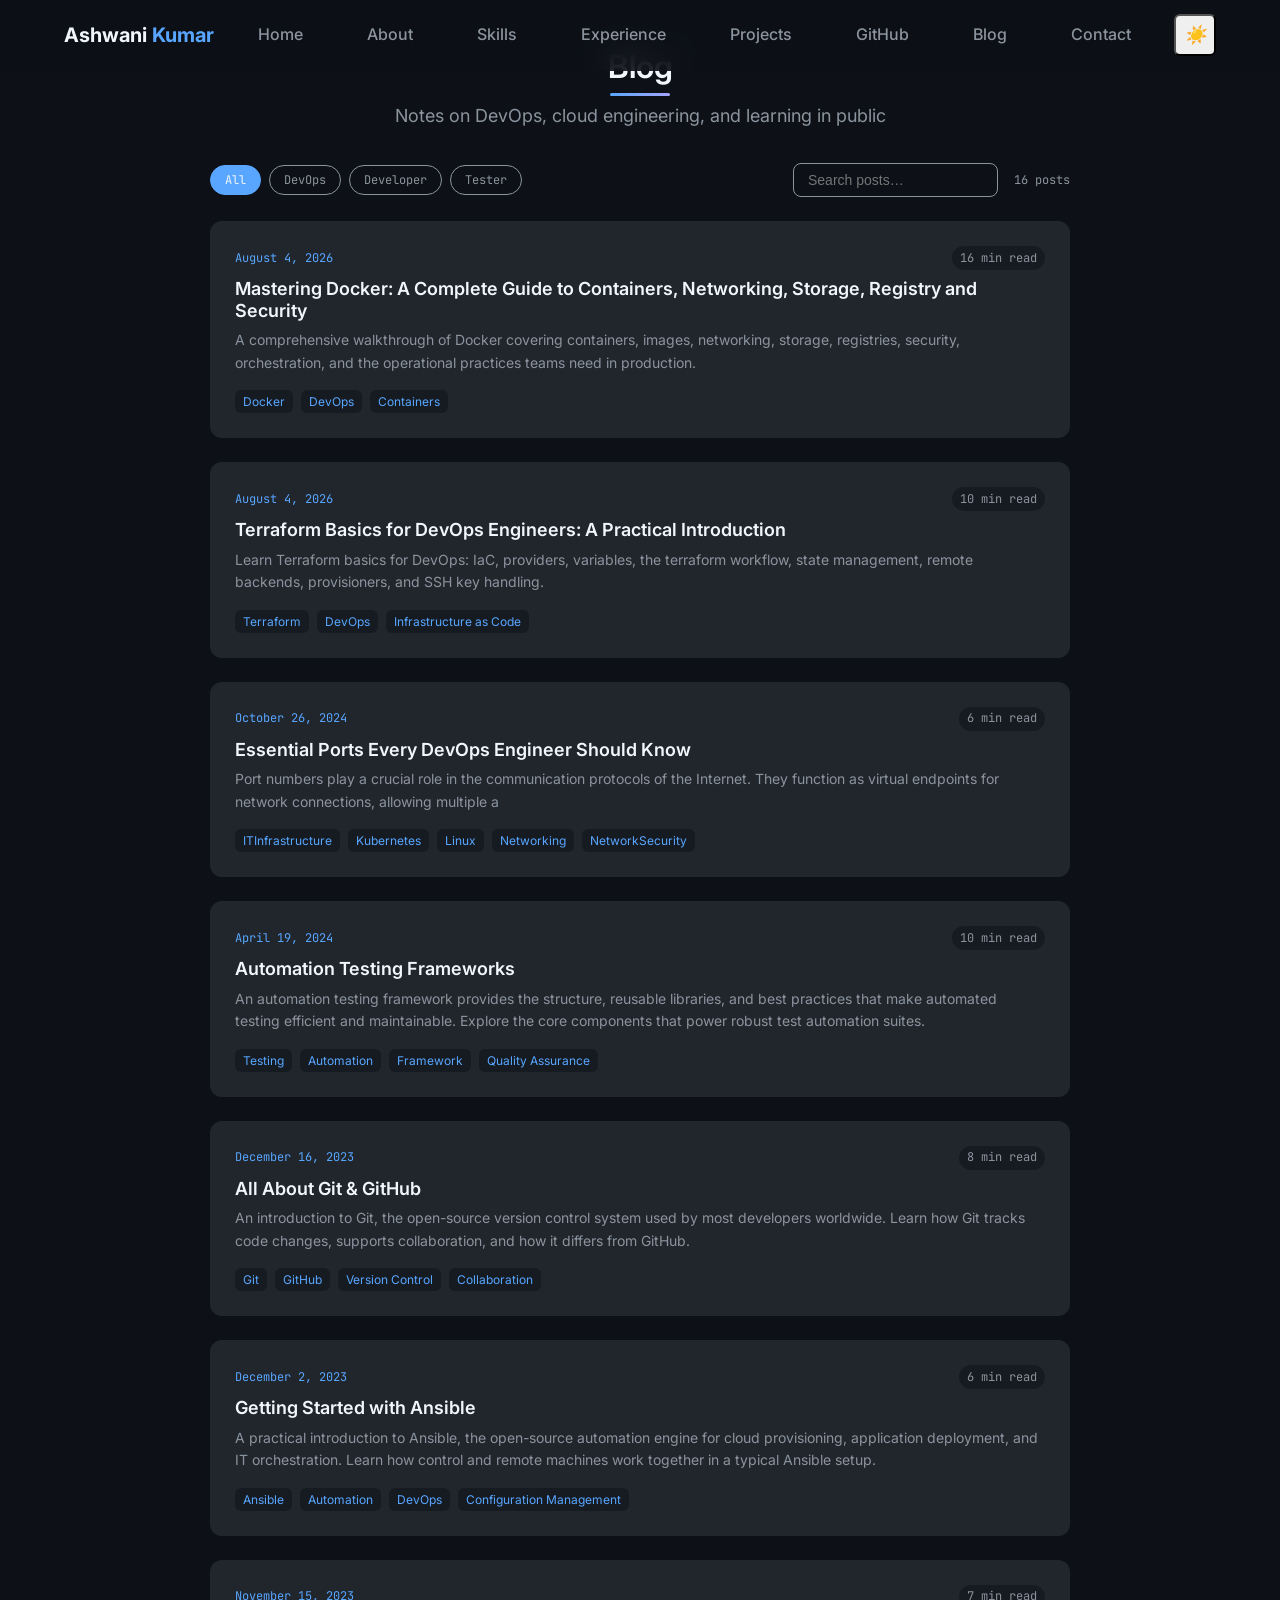
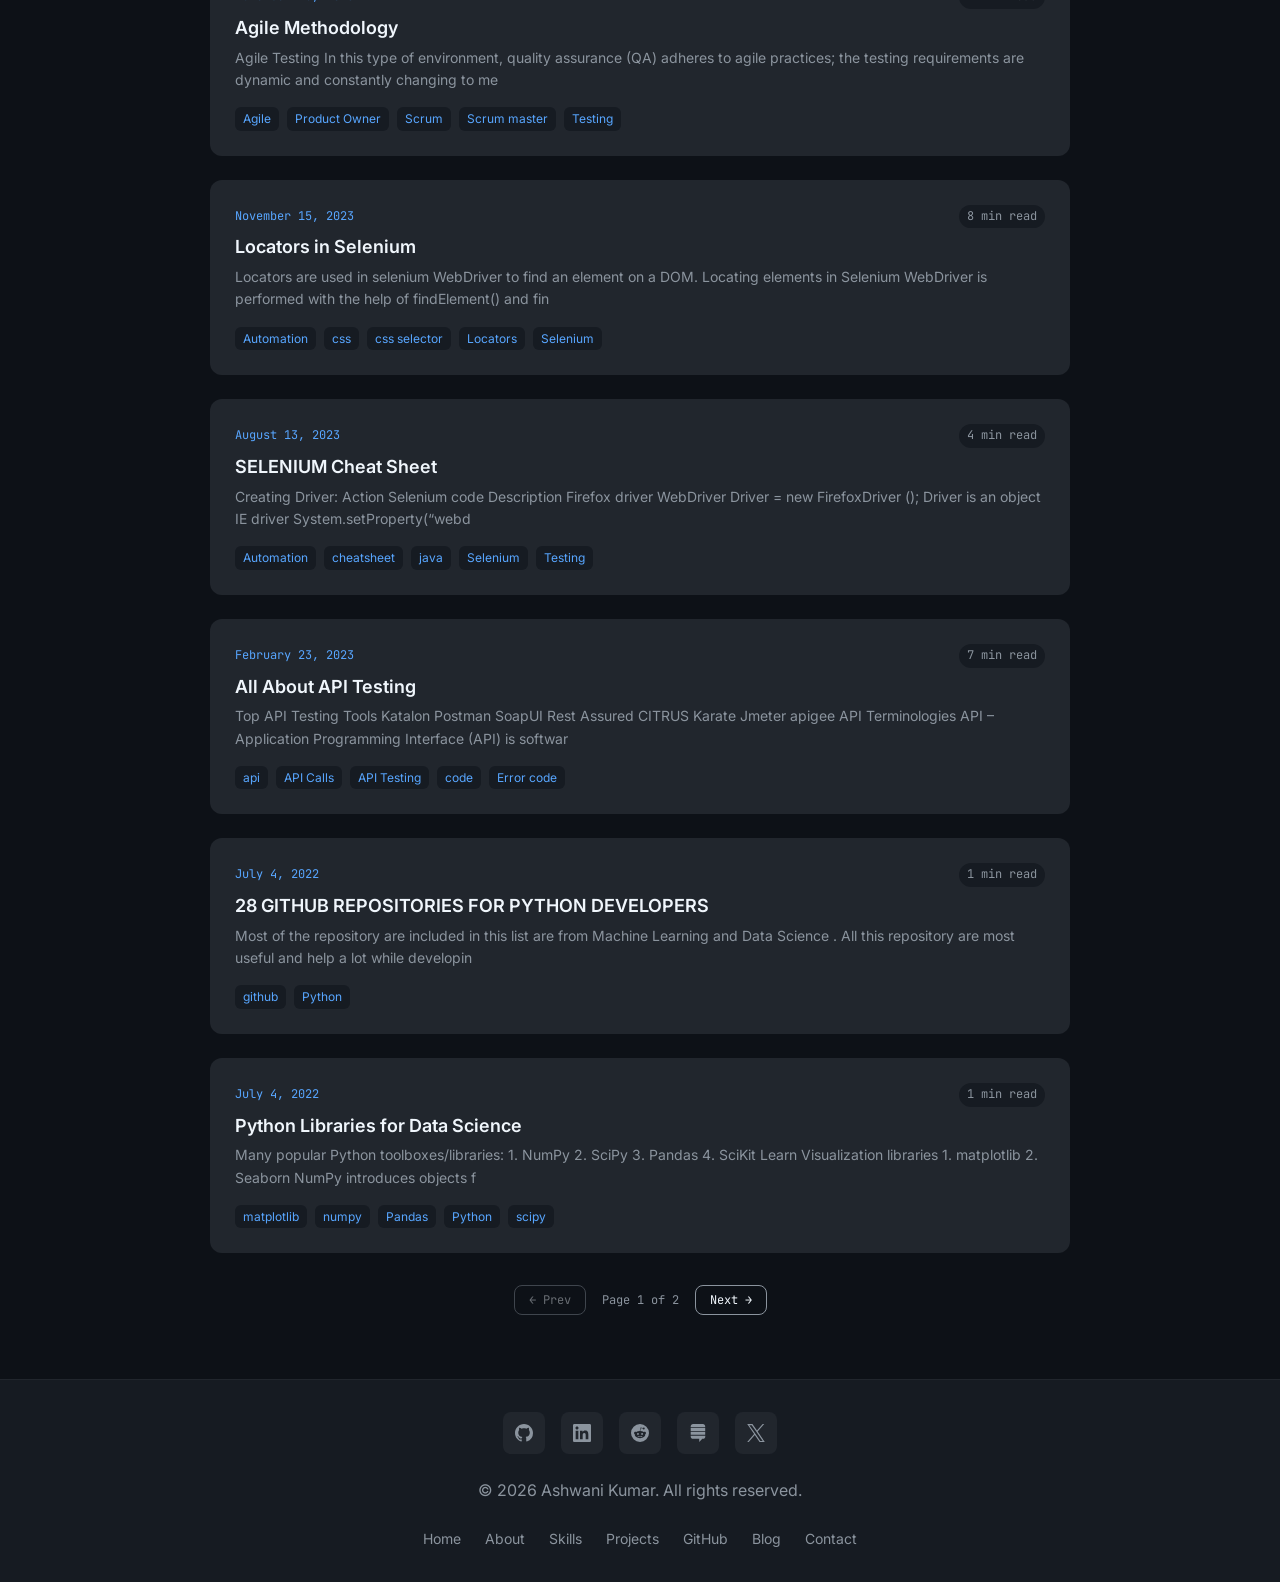
==== commit 8f270d69: "Organize blog by category, import all WordPress posts, scale archive for 1000+ posts - Restructure p" ====
--- a/blog.html
+++ b/blog.html
@@ -98,9 +98,21 @@
                     <p class="section-subtitle" id="blog-subtitle">Notes on DevOps, cloud engineering, and learning in public</p>
                 </div>
 
+                <div class="blog-toolbar">
+                    <div class="blog-categories" id="blog-categories" role="tablist" aria-label="Filter posts by category">
+                        <button type="button" class="blog-cat-btn active" data-cat="all" role="tab" aria-selected="true">All</button>
+                    </div>
+                    <div class="blog-toolbar-right">
+                        <input type="search" id="blog-search" class="blog-search" placeholder="Search posts…" aria-label="Search posts">
+                        <span class="blog-count" id="blog-count" aria-live="polite"></span>
+                    </div>
+                </div>
+
                 <div id="blog-archive" class="blog-archive">
                     <p class="stats-fallback">Loading posts…</p>
                 </div>
+
+                <nav class="blog-pagination" id="blog-pagination" aria-label="Pagination"></nav>
 
                 <article id="blog-post" class="blog-post" hidden>
                     <a href="blog.html" class="btn btn-outline btn-sm" id="blog-back">← Back to all posts</a>
--- a/assets/css/main.css
+++ b/assets/css/main.css
@@ -1867,6 +1867,110 @@
   font-size: var(--fs-sm);
 }
 
+.blog-toolbar {
+  max-width: 860px;
+  margin: 0 auto var(--spacing-md);
+  display: flex;
+  justify-content: space-between;
+  align-items: center;
+  gap: var(--spacing-md);
+  flex-wrap: wrap;
+}
+
+.blog-categories {
+  display: flex;
+  flex-wrap: wrap;
+  gap: var(--spacing-xs);
+}
+
+.blog-cat-btn {
+  padding: 6px 14px;
+  border-radius: 999px;
+  border: 1px solid var(--text-secondary);
+  background: transparent;
+  color: var(--text-secondary);
+  font-family: var(--font-mono);
+  font-size: var(--fs-xs);
+  cursor: pointer;
+  transition: var(--transition-normal);
+}
+
+.blog-cat-btn:hover {
+  border-color: var(--text-accent);
+  color: var(--text-accent);
+}
+
+.blog-cat-btn.active {
+  background: var(--text-accent);
+  border-color: var(--text-accent);
+  color: var(--bg-primary);
+}
+
+.blog-toolbar-right {
+  display: flex;
+  align-items: center;
+  gap: var(--spacing-sm);
+}
+
+.blog-search {
+  padding: 8px 14px;
+  border-radius: var(--radius-md);
+  border: 1px solid var(--text-secondary);
+  background: var(--bg-secondary);
+  color: var(--text-primary);
+  font-size: var(--fs-sm);
+  min-width: 200px;
+}
+
+.blog-search:focus {
+  outline: none;
+  border-color: var(--text-accent);
+}
+
+.blog-count {
+  font-family: var(--font-mono);
+  font-size: var(--fs-xs);
+  color: var(--text-secondary);
+  white-space: nowrap;
+}
+
+.blog-pagination {
+  max-width: 860px;
+  margin: var(--spacing-lg) auto 0;
+  display: flex;
+  justify-content: center;
+  align-items: center;
+  gap: var(--spacing-sm);
+}
+
+.blog-page-btn {
+  padding: 6px 14px;
+  border-radius: var(--radius-md);
+  border: 1px solid var(--text-secondary);
+  background: transparent;
+  color: var(--text-primary);
+  font-family: var(--font-mono);
+  font-size: var(--fs-xs);
+  cursor: pointer;
+  transition: var(--transition-normal);
+}
+
+.blog-page-btn:hover:not(:disabled) {
+  border-color: var(--text-accent);
+  color: var(--text-accent);
+}
+
+.blog-page-btn:disabled {
+  opacity: 0.4;
+  cursor: not-allowed;
+}
+
+.blog-page-info {
+  font-family: var(--font-mono);
+  font-size: var(--fs-xs);
+  color: var(--text-secondary);
+}
+
 .blog-post {
   max-width: 820px;
   margin: 0 auto;
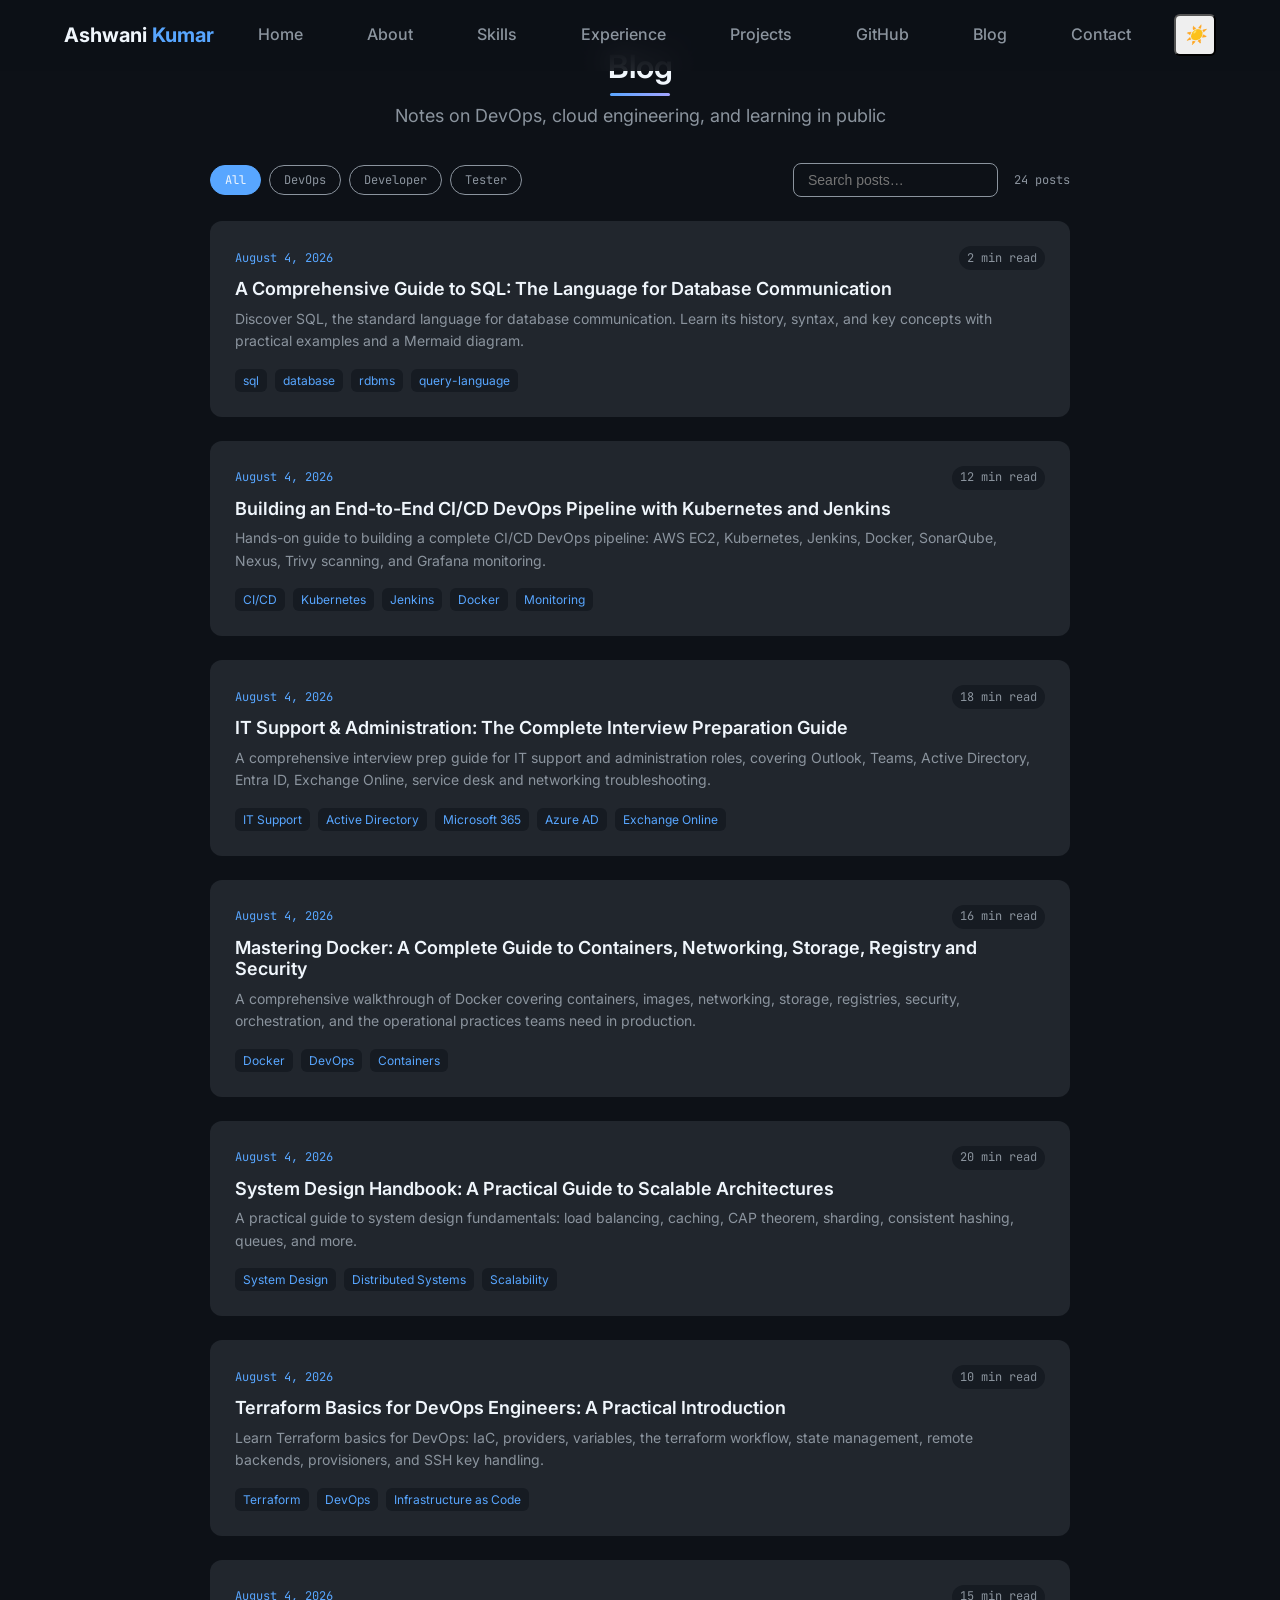
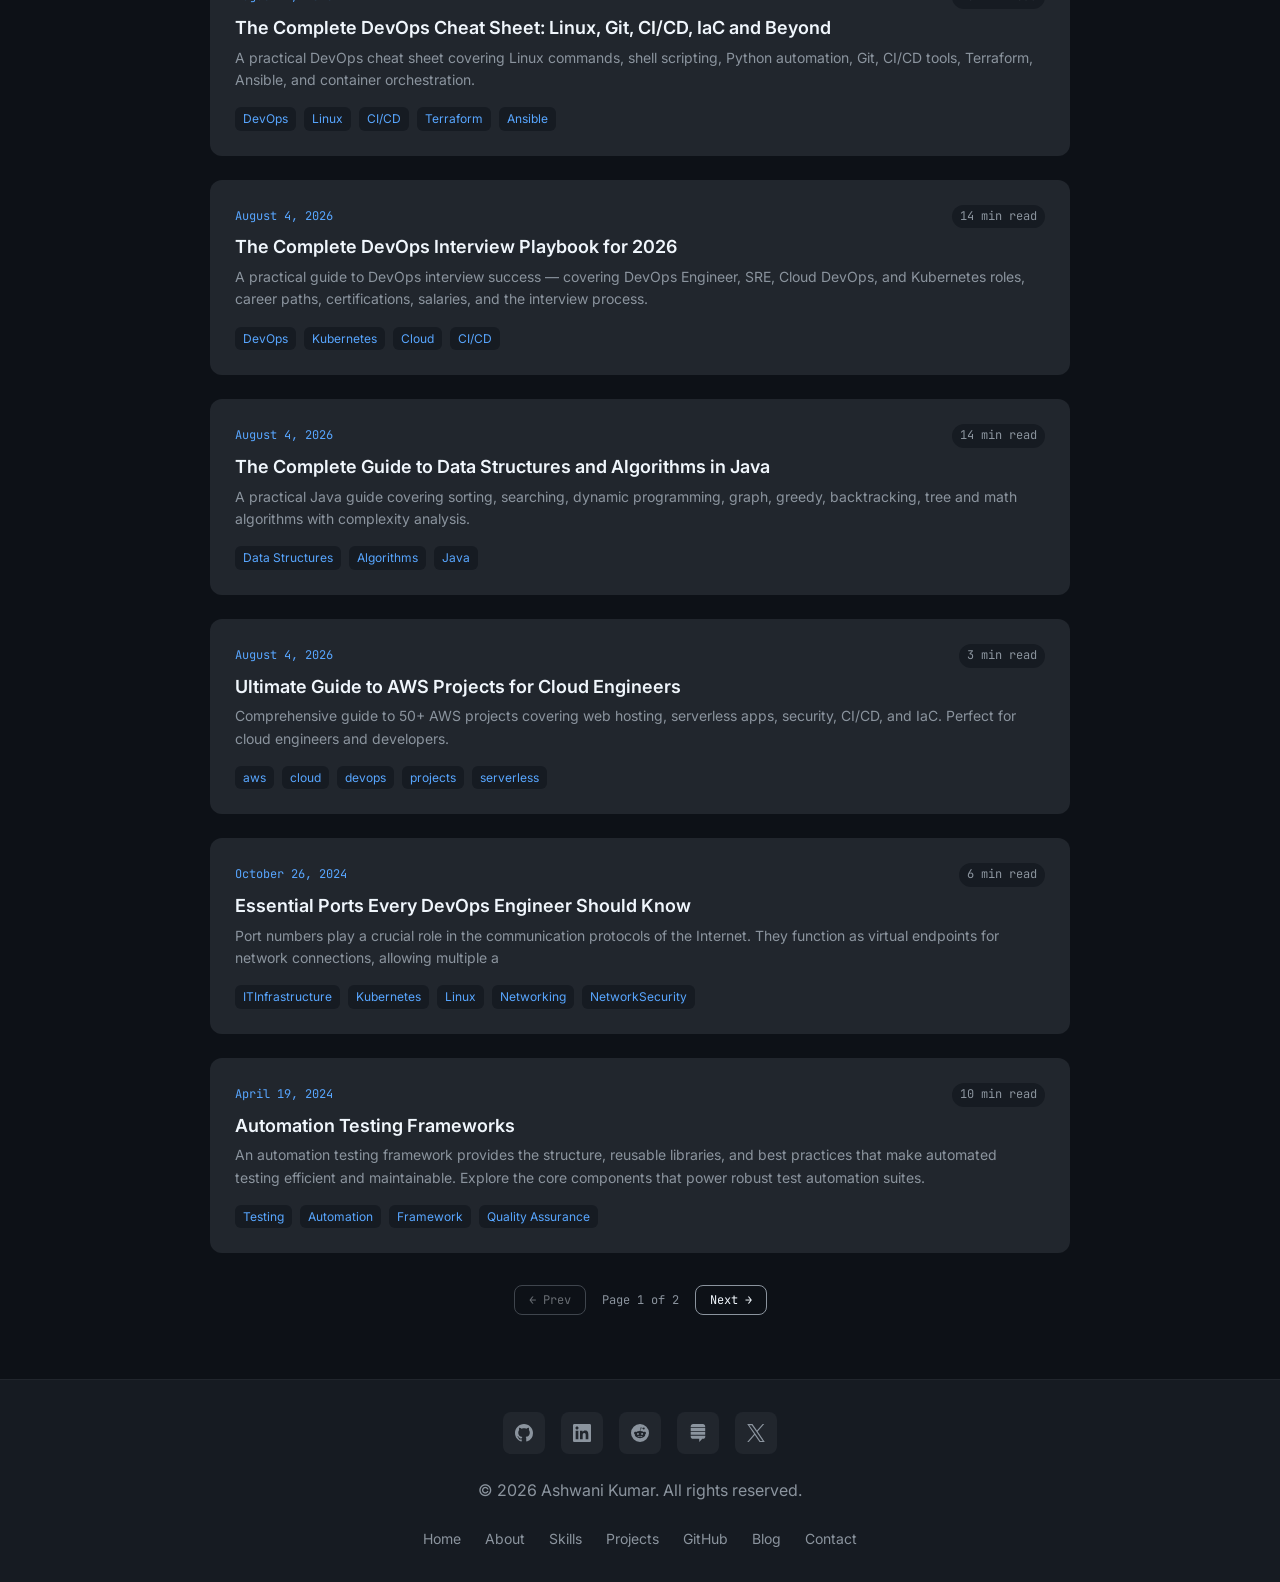
==== commit 7e3f5951: "Fix heading hierarchy, theme flash, mailto, calendar noise, branding" ====
--- a/blog.html
+++ b/blog.html
@@ -3,6 +3,12 @@
 <head>
     <meta charset="UTF-8">
     <meta name="viewport" content="width=device-width, initial-scale=1.0">
+    <script>
+        try {
+            var savedTheme = localStorage.getItem('theme');
+            if (savedTheme) document.documentElement.setAttribute('data-theme', savedTheme);
+        } catch (e) {}
+    </script>
     <meta name="description" content="Ashwani Kumar's blog - daily notes on DevOps, cloud engineering, test automation, and system engineering.">
     <meta name="author" content="Ashwani Kumar">
     <meta name="robots" content="index, follow">
@@ -64,7 +70,7 @@
                         <a href="index.html#experience" class="nav-link">Experience</a>
                     </li>
                     <li class="nav-item">
-                        <a href="index.html#projects" class="nav-link">Projects</a>
+                        <a href="projects.html" class="nav-link">Projects</a>
                     </li>
                     <li class="nav-item">
                         <a href="index.html#github" class="nav-link">GitHub</a>
--- a/assets/css/main.css
+++ b/assets/css/main.css
@@ -106,6 +106,13 @@
   overflow-x: hidden;
 }
 
+/* Keyboard focus indicator */
+:focus-visible {
+  outline: 3px solid var(--text-accent);
+  outline-offset: 2px;
+  border-radius: 2px;
+}
+
 /* Typography */
 h1, h2, h3, h4, h5, h6 {
   font-family: var(--font-heading);
@@ -865,6 +872,16 @@
   color: var(--text-secondary);
 }
 
+.contact-details .contact-mail {
+  color: var(--text-accent);
+  text-decoration: underline;
+  text-underline-offset: 2px;
+}
+
+.contact-details .contact-mail:hover {
+  color: var(--text-primary);
+}
+
 .social-links {
   display: flex;
   justify-content: center;
@@ -952,6 +969,7 @@
 
 .hidden { display: none; }
 .visible { display: block; }
+[hidden] { display: none !important; }
 
 /* Loading States */
 .loading {
@@ -1922,8 +1940,9 @@
   min-width: 200px;
 }
 
-.blog-search:focus {
-  outline: none;
+.blog-search:focus-visible {
+  outline: 3px solid var(--text-accent);
+  outline-offset: 2px;
   border-color: var(--text-accent);
 }
 
@@ -2136,3 +2155,88 @@
 [data-theme="light"] .blog-post pre {
   border-color: #d0d7de;
 }
+
+/* ============================================
+   Projects Archive & Detail
+   ============================================ */
+
+.project-archive {
+  max-width: 1080px;
+  margin: 0 auto;
+  display: grid;
+  grid-template-columns: repeat(auto-fill, minmax(300px, 1fr));
+  gap: var(--spacing-md);
+}
+
+.project-card-link {
+  display: block;
+  height: 100%;
+  color: var(--text-primary);
+  text-decoration: none;
+}
+
+.project-card-link:hover {
+  color: var(--text-primary);
+}
+
+.project-badge-wip {
+  right: auto;
+  left: var(--spacing-sm);
+  background: var(--text-accent);
+}
+
+.project-detail {
+  max-width: 820px;
+  margin: 0 auto;
+}
+
+.project-detail-header {
+  margin-bottom: var(--spacing-lg);
+}
+
+.project-detail-icon {
+  display: flex;
+  align-items: center;
+  justify-content: center;
+  margin-bottom: var(--spacing-md);
+}
+
+.project-detail-image {
+  width: 100%;
+  max-height: 360px;
+  object-fit: cover;
+  border-radius: var(--radius-lg);
+}
+
+.project-detail-emoji {
+  font-size: 4rem;
+  background: var(--secondary-bg);
+  border-radius: var(--radius-lg);
+  padding: 1.5rem;
+}
+
+.project-detail-meta {
+  display: flex;
+  flex-wrap: wrap;
+  gap: var(--spacing-sm);
+  align-items: center;
+  font-family: var(--font-mono);
+  font-size: var(--fs-xs);
+  color: var(--text-secondary);
+  margin-bottom: var(--spacing-md);
+}
+
+.project-detail-links {
+  display: flex;
+  flex-wrap: wrap;
+  gap: var(--spacing-sm);
+}
+
+.project-challenges li {
+  margin-bottom: var(--spacing-sm);
+}
+
+.project-solution {
+  color: var(--text-secondary);
+  font-size: var(--fs-sm);
+}
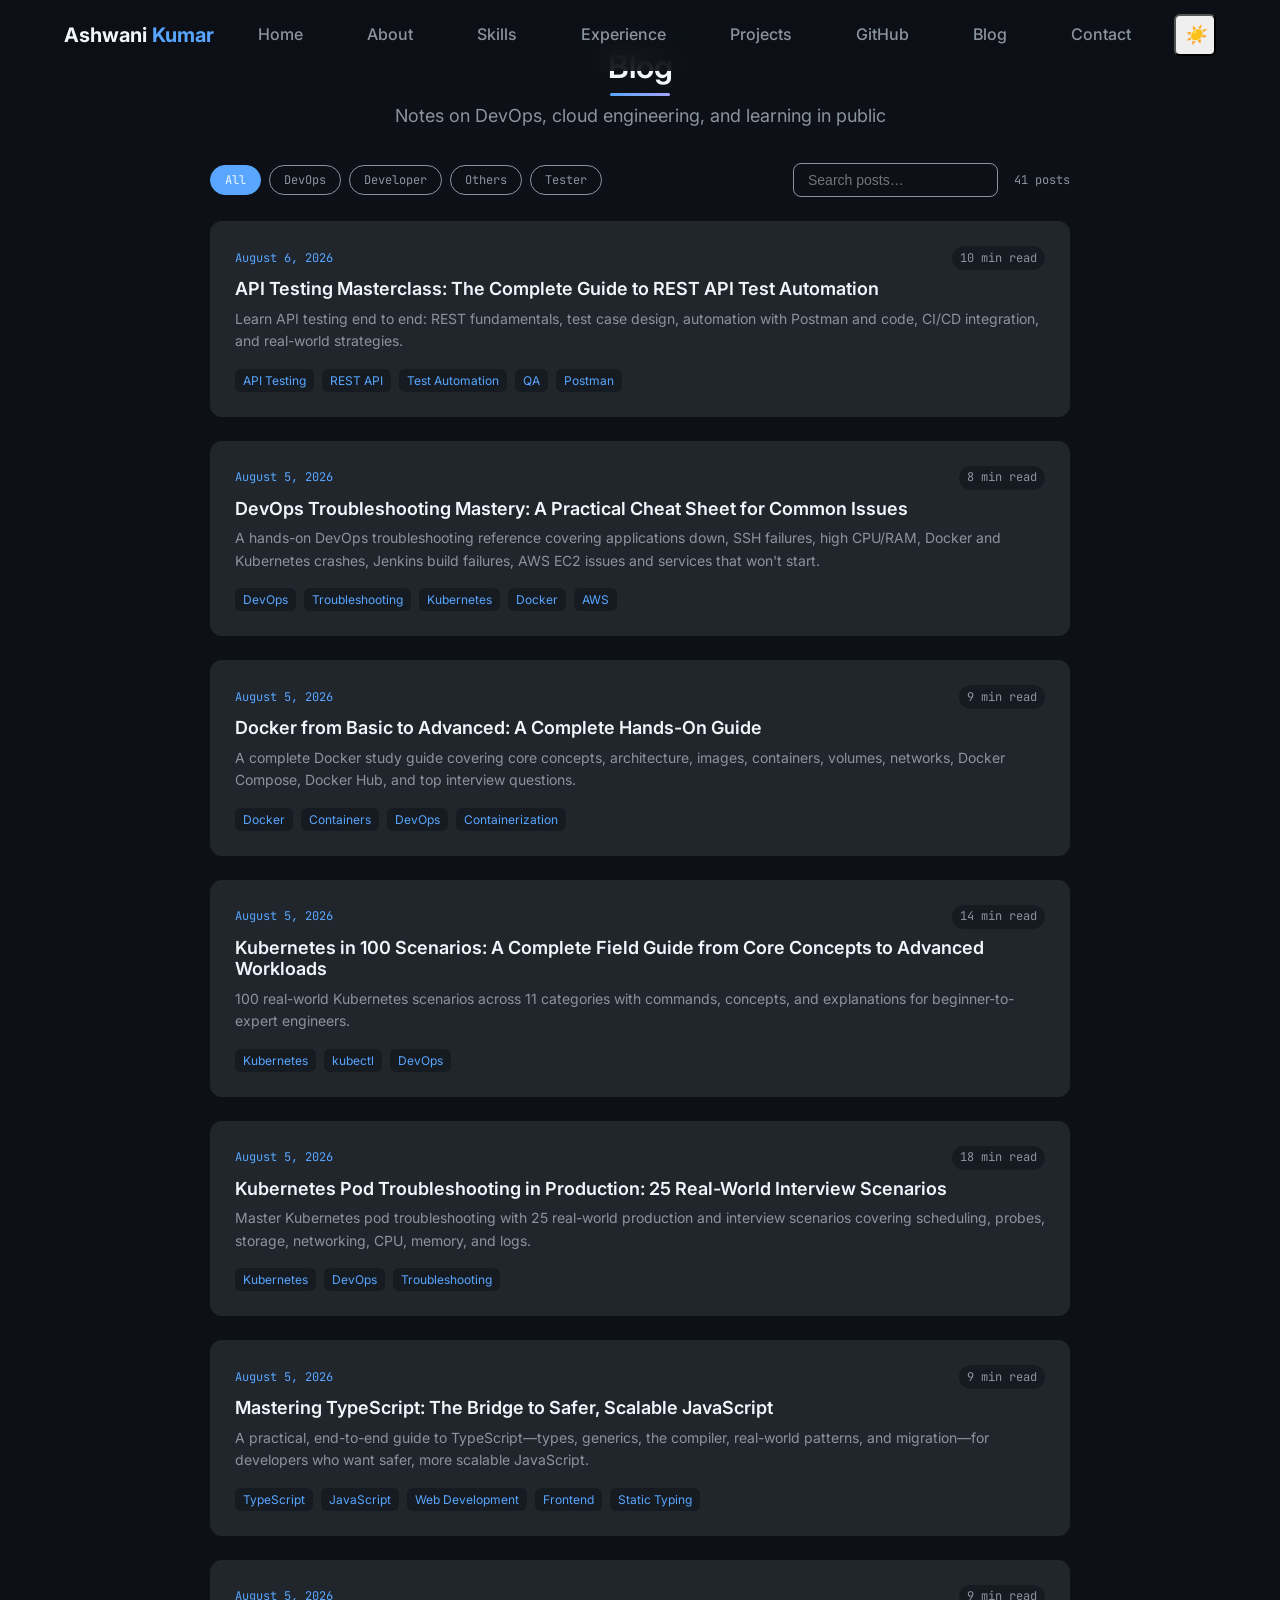
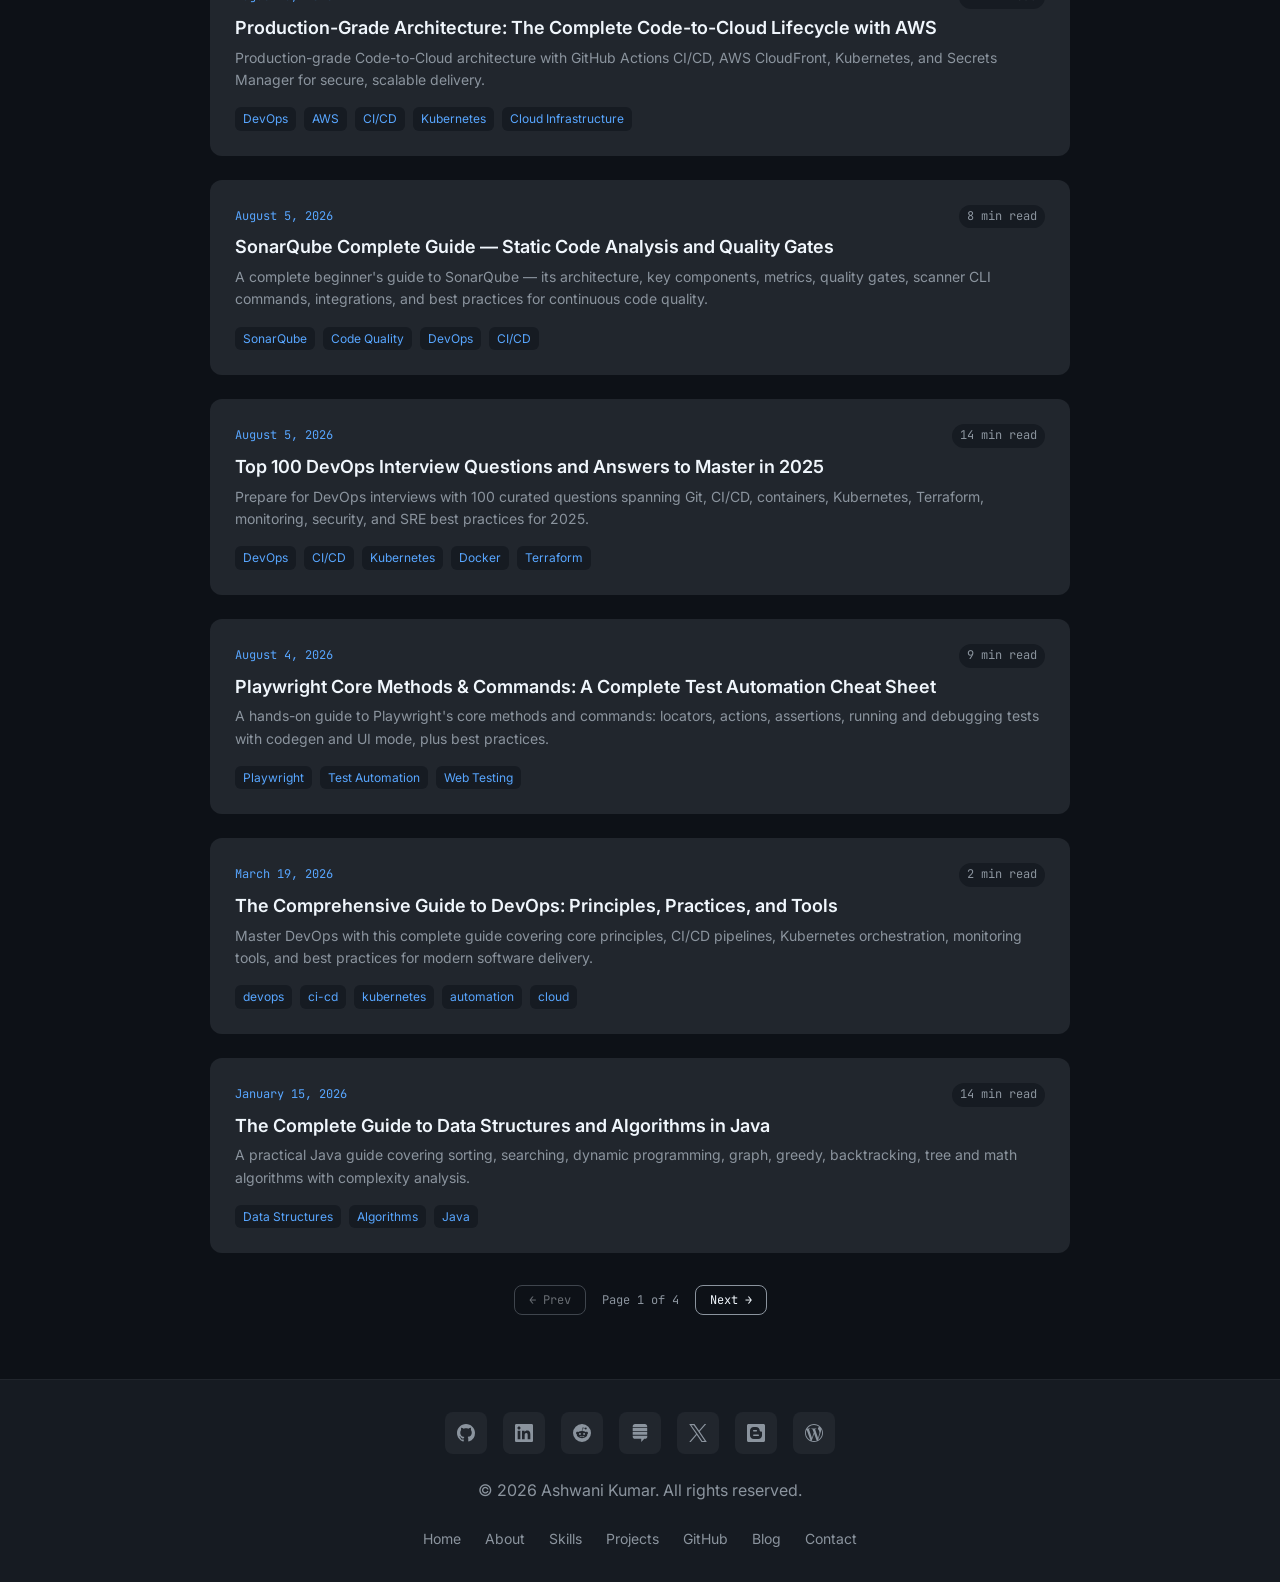
==== commit 9148afac: "feat: add Blogger and WordPress links to social media sections" ====
--- a/blog.html
+++ b/blog.html
@@ -155,6 +155,12 @@
                     <a href="https://x.com/ashwanig983" class="social-icon-btn" target="_blank" rel="noopener" aria-label="X (Twitter) profile">
                         <svg viewBox="0 0 24 24" width="18" height="18" fill="currentColor" aria-hidden="true"><path d="M14.234 10.162 22.977 0h-2.072l-7.591 8.824L7.251 0H.258l9.168 13.343L.258 24H2.33l8.016-9.318L16.749 24h6.993zm-2.837 3.299-.929-1.329L3.076 1.56h3.182l5.965 8.532.929 1.329 7.754 11.09h-3.182z"/></svg>
                     </a>
+                    <a href="https://atlcodify.blogspot.com/" class="social-icon-btn" target="_blank" rel="noopener" aria-label="Blogger profile">
+                        <svg viewBox="0 0 24 24" width="18" height="18" fill="currentColor" aria-hidden="true"><path d="M21.976 24H2.026C.9 24 0 23.1 0 21.976V2.026C0 .9.9 0 2.025 0H22.05C23.1 0 24 .9 24 2.025v19.95C24 23.1 23.1 24 21.976 24zM12 3.975H9c-2.775 0-5.025 2.25-5.025 5.025v6c0 2.774 2.25 5.024 5.025 5.024h6c2.774 0 5.024-2.25 5.024-5.024v-3.975c0-.6-.45-1.05-1.05-1.05H18c-.524 0-.976-.45-.976-.976 0-2.776-2.25-5.026-5.024-5.026zm3.074 12H9c-.525 0-.975-.45-.975-.975s.45-.976.975-.976h6.074c.526 0 .977.45.977.976s-.45.976-.975.976zm-2.55-7.95c.527 0 .976.45.976.975s-.45.975-.975.975h-3.6c-.525 0-.976-.45-.976-.975s.45-.975.975-.975h3.6z"/></svg>
+                    </a>
+                    <a href="https://atlcodify.wordpress.com/" class="social-icon-btn" target="_blank" rel="noopener" aria-label="WordPress profile">
+                        <svg viewBox="0 0 24 24" width="18" height="18" fill="currentColor" aria-hidden="true"><path d="M21.469 6.825c.84 1.537 1.318 3.3 1.318 5.175 0 3.979-2.156 7.456-5.363 9.325l3.295-9.527c.615-1.54.82-2.771.82-3.864 0-.405-.026-.78-.07-1.11m-7.981.105c.647-.03 1.232-.105 1.232-.105.582-.075.514-.93-.067-.899 0 0-1.755.135-2.88.135-1.064 0-2.85-.15-2.85-.15-.585-.03-.661.855-.075.885 0 0 .54.061 1.125.09l1.68 4.605-2.37 7.08L5.354 6.9c.649-.03 1.234-.1 1.234-.1.585-.075.516-.93-.065-.896 0 0-1.746.138-2.874.138-.2 0-.438-.008-.69-.015C4.911 3.15 8.235 1.215 12 1.215c2.809 0 5.365 1.072 7.286 2.833-.046-.003-.091-.009-.141-.009-1.06 0-1.812.923-1.812 1.914 0 .89.513 1.643 1.06 2.531.411.72.89 1.643.89 2.977 0 .915-.354 1.994-.821 3.479l-1.075 3.585-3.9-11.61.001.014zM12 22.784c-1.059 0-2.081-.153-3.048-.437l3.237-9.406 3.315 9.087c.024.053.05.101.078.149-1.12.393-2.325.609-3.582.609M1.211 12c0-1.564.336-3.05.935-4.39L7.29 21.709C3.694 19.96 1.212 16.271 1.211 12M12 0C5.385 0 0 5.385 0 12s5.385 12 12 12 12-5.385 12-12S18.615 0 12 0"/></svg>
+                    </a>
                 </div>
                 <div class="footer-text">
                     <p>&copy; 2026 Ashwani Kumar. All rights reserved.</p>
